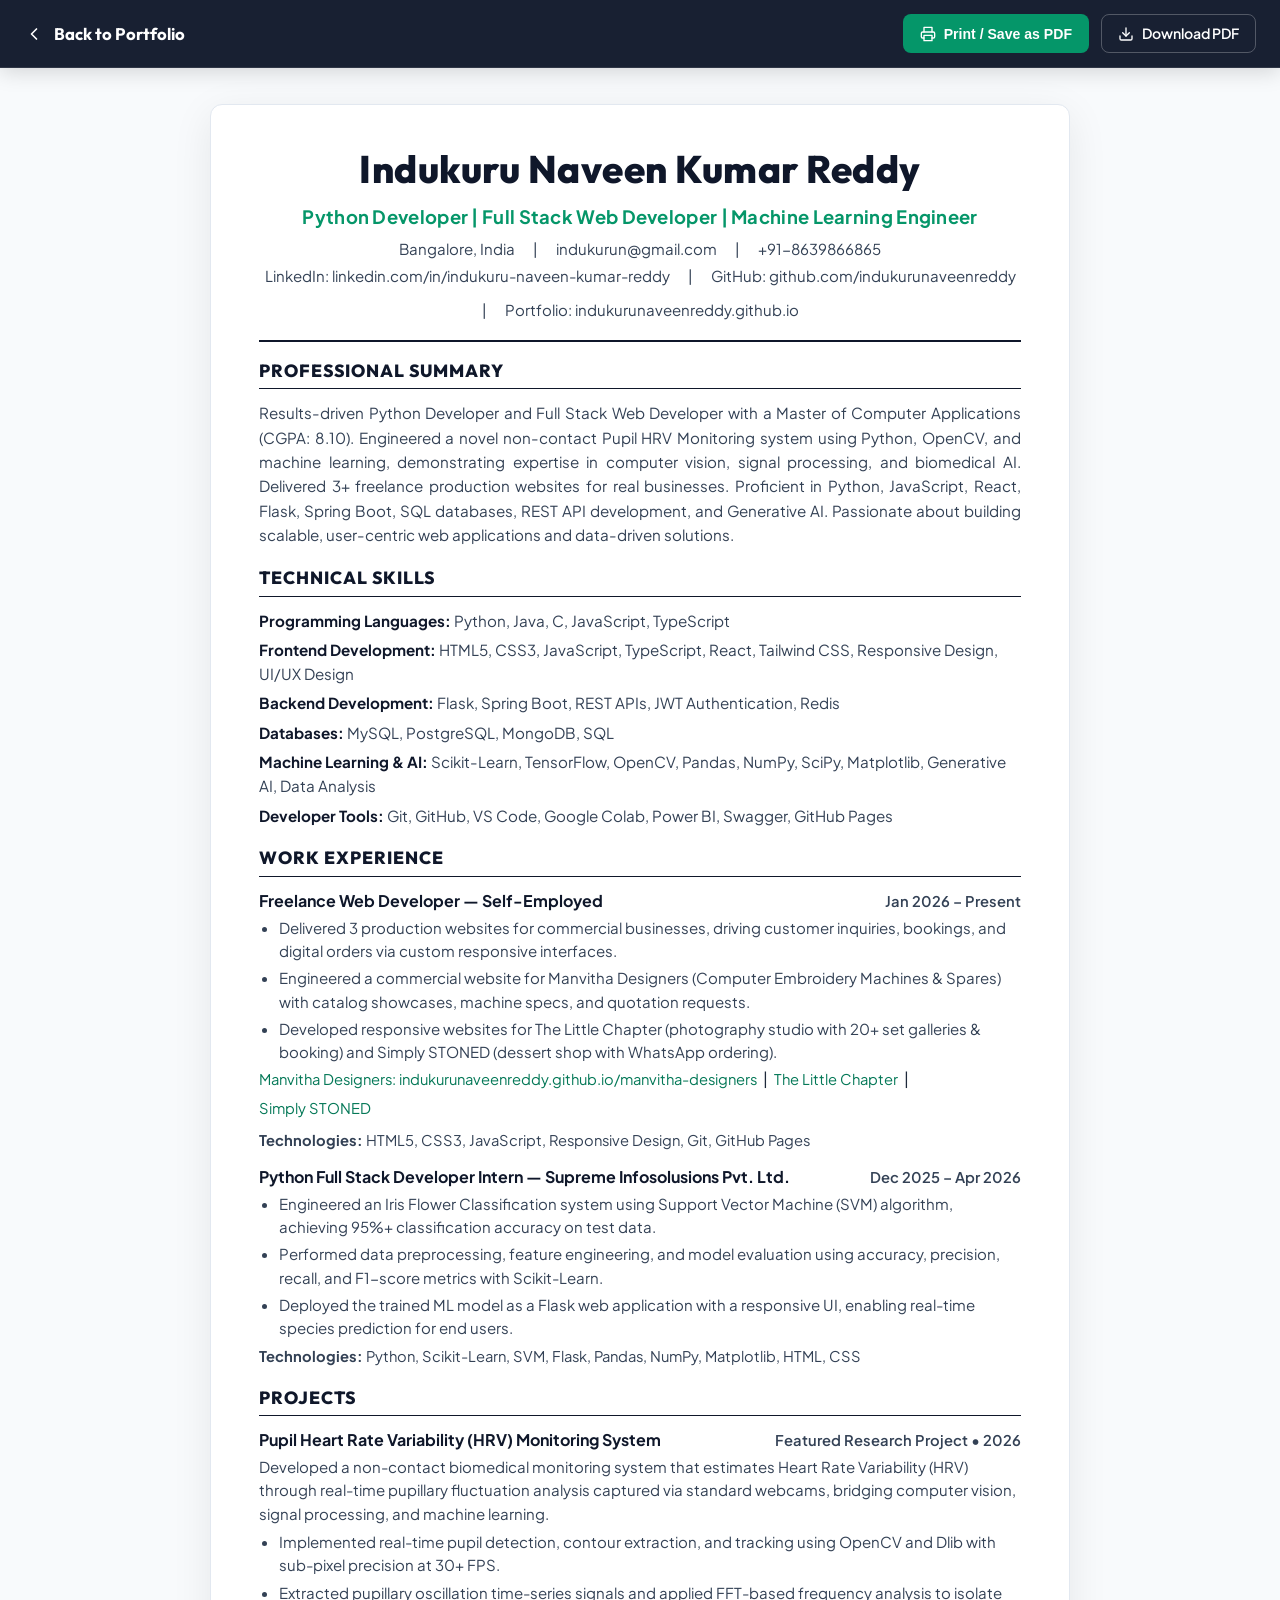
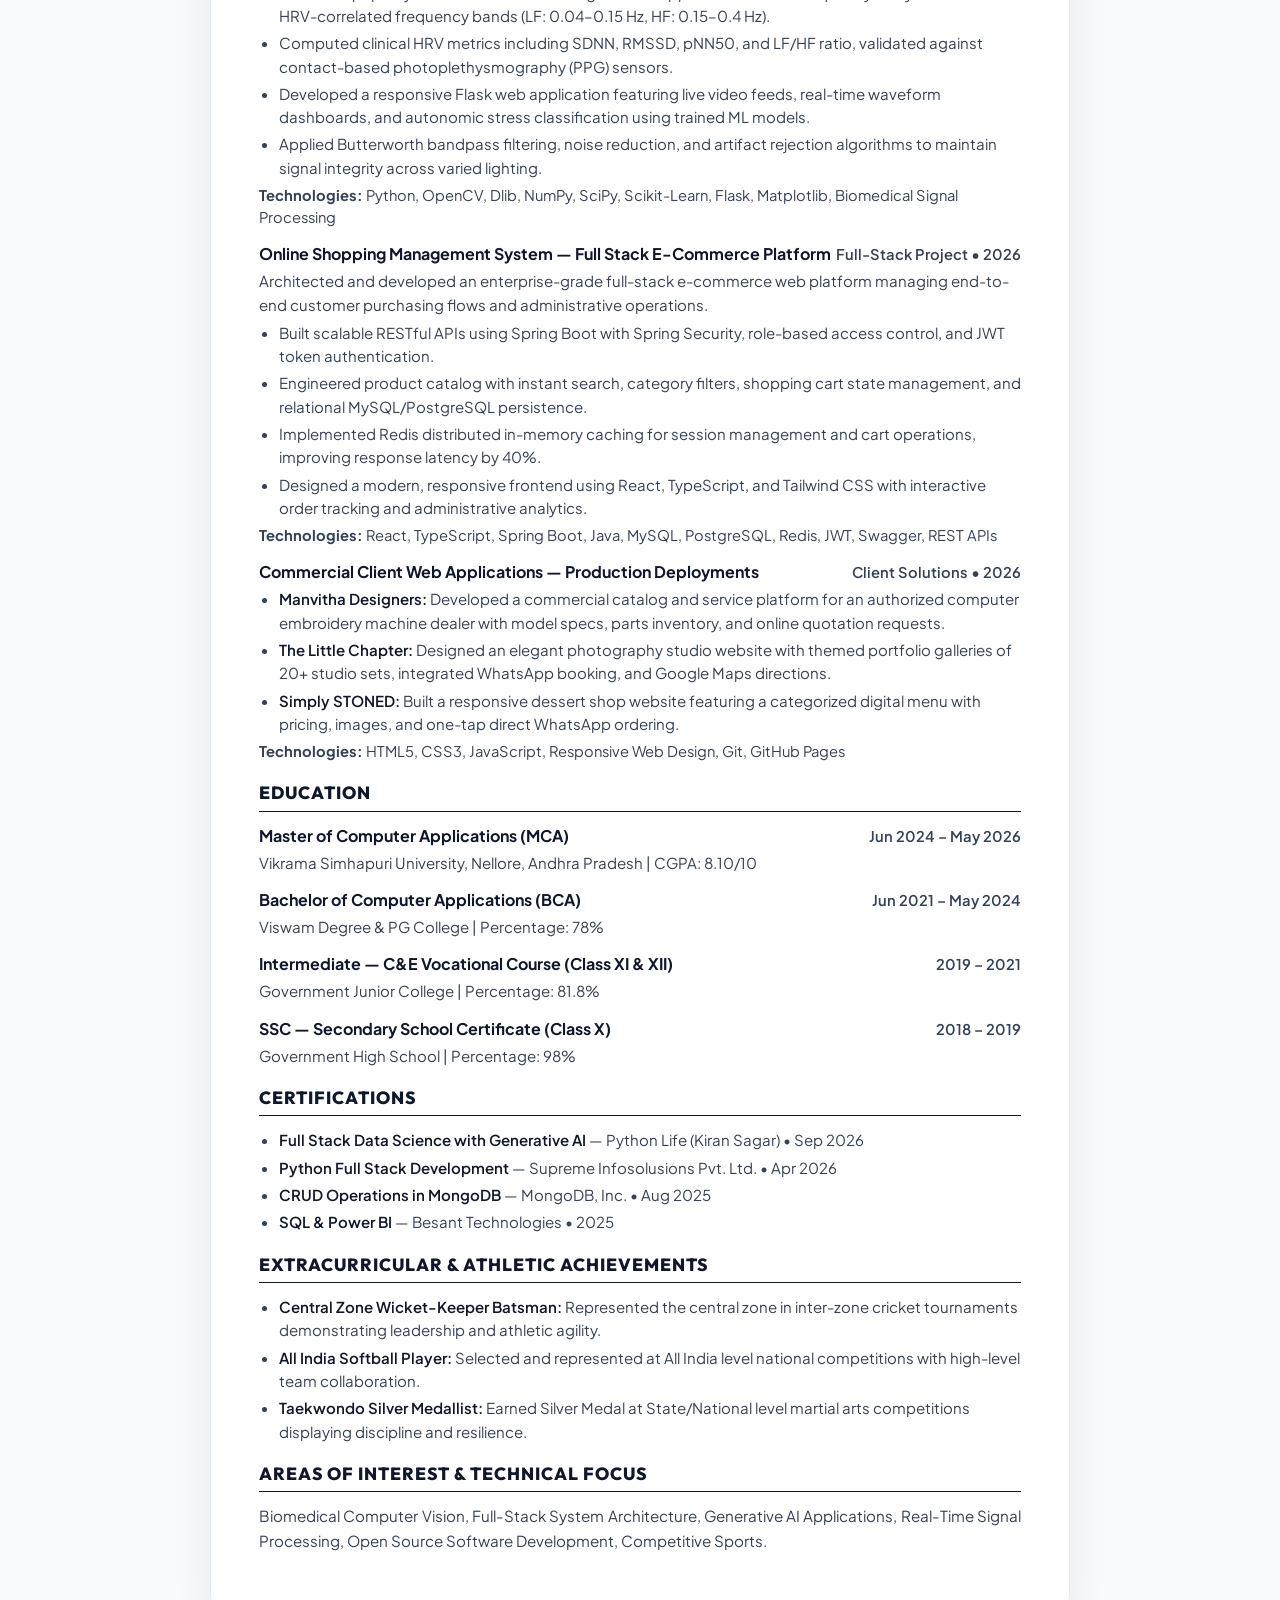
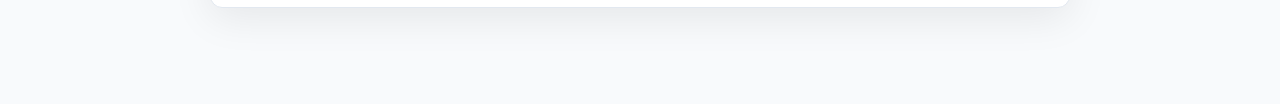
==== resume.html @ cf38b2d6 "Increase resume text size for enhanced legibility on screen and 3-page print" ====
<!DOCTYPE html>
<html lang="en">
<head>
  <meta charset="UTF-8">
  <meta name="viewport" content="width=device-width, initial-scale=1.0">
  <title>Indukuru Naveen Kumar Reddy | Resume - Python Developer | Full Stack Web Developer</title>
  <meta name="description" content="ATS-Optimized Resume of Indukuru Naveen Kumar Reddy - Python Developer, Full Stack Web Developer, Machine Learning Engineer, MCA (8.10 CGPA).">
  <link rel="preconnect" href="https://fonts.googleapis.com">
  <link rel="preconnect" href="https://fonts.gstatic.com" crossorigin>
  <link href="https://fonts.googleapis.com/css2?family=Outfit:wght@500;600;700;800&family=Plus+Jakarta+Sans:wght@400;500;600;700&display=swap" rel="stylesheet">
  <style>
    :root {
      --primary: #0f172a;
      --secondary: #334155;
      --accent: #059669;
      --accent-dark: #047857;
      --border: #e2e8f0;
      --bg: #f8fafc;
      --card-bg: #ffffff;
      --text: #1e293b;
      --text-muted: #64748b;
    }

    * {
      box-sizing: border-box;
      margin: 0;
      padding: 0;
    }

    body {
      font-family: 'Plus Jakarta Sans', -apple-system, BlinkMacSystemFont, 'Segoe UI', Roboto, sans-serif;
      background: var(--bg);
      color: var(--text);
      line-height: 1.5;
      padding-bottom: 60px;
      -webkit-font-smoothing: antialiased;
    }

    /* Top Control Bar */
    .action-bar {
      position: sticky;
      top: 0;
      z-index: 100;
      background: rgba(15, 23, 42, 0.96);
      backdrop-filter: blur(12px);
      color: #ffffff;
      padding: 14px 24px;
      display: flex;
      justify-content: space-between;
      align-items: center;
      border-bottom: 1px solid rgba(255, 255, 255, 0.1);
      box-shadow: 0 4px 20px rgba(0, 0, 0, 0.15);
    }

    .brand-link {
      display: flex;
      align-items: center;
      gap: 10px;
      color: #ffffff;
      text-decoration: none;
      font-family: 'Outfit', sans-serif;
      font-weight: 700;
      font-size: 1.05rem;
    }

    .brand-link:hover {
      color: #34d399;
    }

    .action-btns {
      display: flex;
      gap: 12px;
    }

    .btn {
      display: inline-flex;
      align-items: center;
      gap: 8px;
      padding: 8px 16px;
      border-radius: 8px;
      font-size: 0.88rem;
      font-weight: 600;
      cursor: pointer;
      text-decoration: none;
      transition: all 0.2s ease;
      border: 1px solid transparent;
    }

    .btn-primary {
      background: #059669;
      color: #ffffff;
    }

    .btn-primary:hover {
      background: #047857;
      box-shadow: 0 4px 12px rgba(5, 150, 105, 0.35);
    }

    .btn-outline {
      background: transparent;
      border-color: rgba(255, 255, 255, 0.25);
      color: #ffffff;
    }

    .btn-outline:hover {
      background: rgba(255, 255, 255, 0.1);
      border-color: #ffffff;
    }

    /* Resume Document Wrapper (2-Page ATS Clean Print Format) */
    .resume-wrapper {
      max-width: 860px;
      margin: 36px auto;
      background: var(--card-bg);
      padding: 36px 48px;
      border-radius: 12px;
      box-shadow: 0 10px 40px rgba(0, 0, 0, 0.08);
      border: 1px solid var(--border);
    }

    /* Resume Header */
    .resume-header {
      border-bottom: 2px solid var(--primary);
      padding-bottom: 14px;
      margin-bottom: 16px;
      text-align: center;
    }

    .resume-name {
      font-family: 'Outfit', sans-serif;
      font-size: 2.4rem;
      font-weight: 800;
      color: var(--primary);
      letter-spacing: 0.5px;
      margin-bottom: 4px;
    }

    .resume-title-sub {
      font-size: 1.15rem;
      color: var(--accent);
      font-weight: 700;
      margin-bottom: 8px;
      letter-spacing: 0.3px;
    }

    .contact-line {
      display: flex;
      flex-wrap: wrap;
      justify-content: center;
      gap: 12px 18px;
      font-size: 0.94rem;
      color: var(--secondary);
      margin-bottom: 4px;
    }

    .contact-line a {
      color: var(--secondary);
      text-decoration: none;
    }

    .contact-line a:hover {
      color: var(--accent);
      text-decoration: underline;
    }

    /* Section Styling */
    .section {
      margin-bottom: 18px;
    }

    .section-title {
      font-family: 'Outfit', sans-serif;
      font-size: 1.1rem;
      font-weight: 800;
      color: var(--primary);
      text-transform: uppercase;
      letter-spacing: 1px;
      border-bottom: 1.5px solid var(--primary);
      padding-bottom: 4px;
      margin-bottom: 12px;
    }

    .objective-text {
      font-size: 0.95rem;
      color: var(--secondary);
      text-align: justify;
      line-height: 1.6;
    }

    /* Skills Grid */
    .skill-row {
      margin-bottom: 6px;
      font-size: 0.95rem;
      line-height: 1.55;
    }

    .skill-row strong {
      color: var(--primary);
      font-weight: 700;
    }

    .skill-row span {
      color: var(--secondary);
    }

    /* Item Blocks */
    .item-block {
      margin-bottom: 14px;
    }

    .item-block:last-child {
      margin-bottom: 0;
    }

    .item-header-row {
      display: flex;
      justify-content: space-between;
      align-items: baseline;
      font-size: 1rem;
      margin-bottom: 3px;
    }

    .item-header-row strong {
      color: var(--primary);
      font-weight: 700;
    }

    .item-header-row span {
      font-size: 0.92rem;
      font-weight: 600;
      color: var(--secondary);
      white-space: nowrap;
    }

    .item-sub-desc {
      font-size: 0.94rem;
      color: var(--secondary);
      margin-bottom: 5px;
      line-height: 1.55;
    }

    .item-sub-link {
      font-size: 0.92rem;
      color: var(--accent-dark);
      text-decoration: none;
      word-break: break-all;
      display: inline-block;
      margin-bottom: 5px;
    }

    .item-sub-link:hover {
      text-decoration: underline;
    }

    /* Bullet List */
    .bullet-list {
      list-style-type: disc;
      padding-left: 20px;
    }

    .bullet-list li {
      font-size: 0.94rem;
      color: var(--secondary);
      line-height: 1.55;
      margin-bottom: 4px;
    }

    .bullet-list li strong {
      color: var(--primary);
      font-weight: 600;
    }

    .technologies-line {
      font-size: 0.92rem;
      color: var(--secondary);
      margin-top: 5px;
    }
      margin-top: 4px;
    }

    .technologies-line strong {
      color: var(--primary);
    }

    /* Print Optimization - Strictly Formatted for 3 Pages */
    @page {
      size: A4 portrait;
      margin: 12mm 14mm;
    }

    @media print {
      html, body {
        background: #ffffff !important;
        padding: 0 !important;
        margin: 0 !important;
        color: #000000 !important;
        font-size: 10.5pt;
        line-height: 1.5;
      }

      .action-bar {
        display: none !important;
      }

      .resume-wrapper {
        margin: 0 !important;
        padding: 0 !important;
        box-shadow: none !important;
        border: none !important;
        max-width: 100% !important;
      }

      .resume-header {
        border-bottom: 1.5px solid #000;
        padding-bottom: 10px;
        margin-bottom: 14px;
      }

      .resume-name {
        font-size: 2.1rem;
        margin-bottom: 3px;
      }

      .resume-title-sub {
        font-size: 1.1rem;
        margin-bottom: 6px;
        color: #000;
      }

      .contact-line {
        font-size: 9.2pt;
        gap: 8px 16px;
        margin-bottom: 3px;
        color: #333;
      }

      .section {
        margin-bottom: 14px;
      }

      .section-title {
        font-size: 1.05rem;
        border-bottom: 1.5px solid #000;
        padding-bottom: 3px;
        margin-bottom: 9px;
        color: #000;
      }

      .objective-text {
        font-size: 9.8pt;
        line-height: 1.5;
        color: #222;
      }

      .skill-row {
        font-size: 9.8pt;
        margin-bottom: 5px;
        line-height: 1.48;
      }

      .item-block {
        margin-bottom: 12px;
        break-inside: avoid;
        page-break-inside: avoid;
      }

      .item-header-row {
        font-size: 10.2pt;
        margin-bottom: 2px;
      }

      .item-header-row strong {
        color: #000;
      }

      .item-header-row span {
        font-size: 9.4pt;
        color: #444;
      }

      .item-sub-desc {
        font-size: 9.6pt;
        margin-bottom: 4px;
        line-height: 1.48;
        color: #333;
      }

      .item-sub-link {
        font-size: 9.2pt;
        margin-bottom: 4px;
      }

      .bullet-list {
        padding-left: 20px;
      }

      .bullet-list li {
        font-size: 9.6pt;
        line-height: 1.48;
        margin-bottom: 3px;
        color: #222;
      }

      .technologies-line {
        font-size: 9.2pt;
        margin-top: 4px;
        color: #333;
      }

      /* Force Clean Page Boundaries */
      .page-break {
        break-before: page;
        page-break-before: always;
      }

      a {
        text-decoration: none;
        color: inherit !important;
      }
    }

    @media (max-width: 768px) {
      .resume-wrapper {
        margin: 16px;
        padding: 28px 20px;
      }

      .resume-name {
        font-size: 1.7rem;
      }

      .item-header-row {
        flex-direction: column;
        align-items: flex-start;
      }

      .action-bar {
        padding: 12px 16px;
      }
    }
  </style>
</head>
<body>

  <!-- Top Action Bar -->
  <header class="action-bar">
    <a href="index.html" class="brand-link">
      <svg width="20" height="20" viewBox="0 0 24 24" fill="none" stroke="currentColor" stroke-width="2" stroke-linecap="round" stroke-linejoin="round"><path d="m15 18-6-6 6-6"/></svg>
      <span>Back to Portfolio</span>
    </a>
    <div class="action-btns">
      <button class="btn btn-primary" onclick="window.print()">
        <svg width="16" height="16" viewBox="0 0 24 24" fill="none" stroke="currentColor" stroke-width="2" stroke-linecap="round" stroke-linejoin="round"><polyline points="6 9 6 2 18 2 18 9"></polyline><path d="M6 18H4a2 2 0 0 1-2-2v-5a2 2 0 0 1 2-2h16a2 2 0 0 1 2 2v5a2 2 0 0 1-2 2h-2"></path><rect x="6" y="14" width="12" height="8"></rect></svg>
        <span>Print / Save as PDF</span>
      </button>
      <a href="assets/Indukuru_Naveen_Kumar_Reddy_Resume.pdf" download="Indukuru_Naveen_Kumar_Reddy_Resume.pdf" class="btn btn-outline">
        <svg width="16" height="16" viewBox="0 0 24 24" fill="none" stroke="currentColor" stroke-width="2" stroke-linecap="round" stroke-linejoin="round"><path d="M21 15v4a2 2 0 0 1-2 2H5a2 2 0 0 1-2-2v-4"></path><polyline points="7 10 12 15 17 10"></polyline><line x1="12" y1="15" x2="12" y2="3"></line></svg>
        <span>Download PDF</span>
      </a>
    </div>
  </header>

  <!-- Document Sheet -->
  <main class="resume-wrapper">

    <!-- Header Section -->
    <header class="resume-header">
      <h1 class="resume-name">Indukuru Naveen Kumar Reddy</h1>
      <div class="resume-title-sub">Python Developer | Full Stack Web Developer | Machine Learning Engineer</div>
      <div class="contact-line">
        <span>Bangalore, India</span>
        <span>|</span>
        <span><a href="mailto:indukurun@gmail.com">indukurun@gmail.com</a></span>
        <span>|</span>
        <span><a href="tel:+918639866865">+91-8639866865</a></span>
      </div>
      <div class="contact-line">
        <span>LinkedIn: <a href="https://www.linkedin.com/in/indukuru-naveen-kumar-reddy-1197482a6" target="_blank" rel="noopener noreferrer">linkedin.com/in/indukuru-naveen-kumar-reddy</a></span>
        <span>|</span>
        <span>GitHub: <a href="https://github.com/indukurunaveenreddy" target="_blank" rel="noopener noreferrer">github.com/indukurunaveenreddy</a></span>
        <span>|</span>
        <span>Portfolio: <a href="index.html">indukurunaveenreddy.github.io</a></span>
      </div>
    </header>

    <!-- PROFESSIONAL SUMMARY -->
    <section class="section">
      <h2 class="section-title">PROFESSIONAL SUMMARY</h2>
      <p class="objective-text">
        Results-driven Python Developer and Full Stack Web Developer with a Master of Computer Applications (CGPA: 8.10). Engineered a novel non-contact Pupil HRV Monitoring system using Python, OpenCV, and machine learning, demonstrating expertise in computer vision, signal processing, and biomedical AI. Delivered 3+ freelance production websites for real businesses. Proficient in Python, JavaScript, React, Flask, Spring Boot, SQL databases, REST API development, and Generative AI. Passionate about building scalable, user-centric web applications and data-driven solutions.
      </p>
    </section>

    <!-- TECHNICAL SKILLS -->
    <section class="section">
      <h2 class="section-title">TECHNICAL SKILLS</h2>
      <div class="skill-row">
        <strong>Programming Languages:</strong> <span>Python, Java, C, JavaScript, TypeScript</span>
      </div>
      <div class="skill-row">
        <strong>Frontend Development:</strong> <span>HTML5, CSS3, JavaScript, TypeScript, React, Tailwind CSS, Responsive Design, UI/UX Design</span>
      </div>
      <div class="skill-row">
        <strong>Backend Development:</strong> <span>Flask, Spring Boot, REST APIs, JWT Authentication, Redis</span>
      </div>
      <div class="skill-row">
        <strong>Databases:</strong> <span>MySQL, PostgreSQL, MongoDB, SQL</span>
      </div>
      <div class="skill-row">
        <strong>Machine Learning &amp; AI:</strong> <span>Scikit-Learn, TensorFlow, OpenCV, Pandas, NumPy, SciPy, Matplotlib, Generative AI, Data Analysis</span>
      </div>
      <div class="skill-row">
        <strong>Developer Tools:</strong> <span>Git, GitHub, VS Code, Google Colab, Power BI, Swagger, GitHub Pages</span>
      </div>
    </section>

    <!-- WORK EXPERIENCE -->
    <section class="section">
      <h2 class="section-title">WORK EXPERIENCE</h2>

      <div class="item-block">
        <div class="item-header-row">
          <strong>Freelance Web Developer — Self-Employed</strong>
          <span>Jan 2026 – Present</span>
        </div>
        <ul class="bullet-list">
          <li>Delivered 3 production websites for commercial businesses, driving customer inquiries, bookings, and digital orders via custom responsive interfaces.</li>
          <li>Engineered a commercial website for Manvitha Designers (Computer Embroidery Machines &amp; Spares) with catalog showcases, machine specs, and quotation requests.</li>
          <li>Developed responsive websites for The Little Chapter (photography studio with 20+ set galleries &amp; booking) and Simply STONED (dessert shop with WhatsApp ordering).</li>
        </ul>
        <a href="https://indukurunaveenreddy.github.io/manvitha-designers/" target="_blank" rel="noopener noreferrer" class="item-sub-link">Manvitha Designers: indukurunaveenreddy.github.io/manvitha-designers</a> &nbsp;|&nbsp;
        <a href="https://thelittlechapter.github.io/thelittlechapter/" target="_blank" rel="noopener noreferrer" class="item-sub-link">The Little Chapter</a> &nbsp;|&nbsp;
        <a href="https://indukurunaveenreddy.github.io/simply-stoned/" target="_blank" rel="noopener noreferrer" class="item-sub-link">Simply STONED</a>
        <div class="technologies-line"><strong>Technologies:</strong> HTML5, CSS3, JavaScript, Responsive Design, Git, GitHub Pages</div>
      </div>

      <div class="item-block">
        <div class="item-header-row">
          <strong>Python Full Stack Developer Intern — Supreme Infosolusions Pvt. Ltd.</strong>
          <span>Dec 2025 – Apr 2026</span>
        </div>
        <ul class="bullet-list">
          <li>Engineered an Iris Flower Classification system using Support Vector Machine (SVM) algorithm, achieving 95%+ classification accuracy on test data.</li>
          <li>Performed data preprocessing, feature engineering, and model evaluation using accuracy, precision, recall, and F1-score metrics with Scikit-Learn.</li>
          <li>Deployed the trained ML model as a Flask web application with a responsive UI, enabling real-time species prediction for end users.</li>
        </ul>
        <div class="technologies-line"><strong>Technologies:</strong> Python, Scikit-Learn, SVM, Flask, Pandas, NumPy, Matplotlib, HTML, CSS</div>
      </div>
    </section>

    <!-- PROJECTS (Page 2 Start) -->
    <section class="section page-break">
      <h2 class="section-title">PROJECTS</h2>

      <div class="item-block">
        <div class="item-header-row">
          <strong>Pupil Heart Rate Variability (HRV) Monitoring System</strong>
          <span>Featured Research Project &bull; 2026</span>
        </div>
        <p class="item-sub-desc">
          Developed a non-contact biomedical monitoring system that estimates Heart Rate Variability (HRV) through real-time pupillary fluctuation analysis captured via standard webcams, bridging computer vision, signal processing, and machine learning.
        </p>
        <ul class="bullet-list">
          <li>Implemented real-time pupil detection, contour extraction, and tracking using OpenCV and Dlib with sub-pixel precision at 30+ FPS.</li>
          <li>Extracted pupillary oscillation time-series signals and applied FFT-based frequency analysis to isolate HRV-correlated frequency bands (LF: 0.04–0.15 Hz, HF: 0.15–0.4 Hz).</li>
          <li>Computed clinical HRV metrics including SDNN, RMSSD, pNN50, and LF/HF ratio, validated against contact-based photoplethysmography (PPG) sensors.</li>
          <li>Developed a responsive Flask web application featuring live video feeds, real-time waveform dashboards, and autonomic stress classification using trained ML models.</li>
          <li>Applied Butterworth bandpass filtering, noise reduction, and artifact rejection algorithms to maintain signal integrity across varied lighting.</li>
        </ul>
        <div class="technologies-line"><strong>Technologies:</strong> Python, OpenCV, Dlib, NumPy, SciPy, Scikit-Learn, Flask, Matplotlib, Biomedical Signal Processing</div>
      </div>

      <div class="item-block">
        <div class="item-header-row">
          <strong>Online Shopping Management System — Full Stack E-Commerce Platform</strong>
          <span>Full-Stack Project &bull; 2026</span>
        </div>
        <p class="item-sub-desc">
          Architected and developed an enterprise-grade full-stack e-commerce web platform managing end-to-end customer purchasing flows and administrative operations.
        </p>
        <ul class="bullet-list">
          <li>Built scalable RESTful APIs using Spring Boot with Spring Security, role-based access control, and JWT token authentication.</li>
          <li>Engineered product catalog with instant search, category filters, shopping cart state management, and relational MySQL/PostgreSQL persistence.</li>
          <li>Implemented Redis distributed in-memory caching for session management and cart operations, improving response latency by 40%.</li>
          <li>Designed a modern, responsive frontend using React, TypeScript, and Tailwind CSS with interactive order tracking and administrative analytics.</li>
        </ul>
        <div class="technologies-line"><strong>Technologies:</strong> React, TypeScript, Spring Boot, Java, MySQL, PostgreSQL, Redis, JWT, Swagger, REST APIs</div>
      </div>

      <div class="item-block">
        <div class="item-header-row">
          <strong>Commercial Client Web Applications — Production Deployments</strong>
          <span>Client Solutions &bull; 2026</span>
        </div>
        <ul class="bullet-list">
          <li><strong>Manvitha Designers:</strong> Developed a commercial catalog and service platform for an authorized computer embroidery machine dealer with model specs, parts inventory, and online quotation requests.</li>
          <li><strong>The Little Chapter:</strong> Designed an elegant photography studio website with themed portfolio galleries of 20+ studio sets, integrated WhatsApp booking, and Google Maps directions.</li>
          <li><strong>Simply STONED:</strong> Built a responsive dessert shop website featuring a categorized digital menu with pricing, images, and one-tap direct WhatsApp ordering.</li>
        </ul>
        <div class="technologies-line"><strong>Technologies:</strong> HTML5, CSS3, JavaScript, Responsive Web Design, Git, GitHub Pages</div>
      </div>
    </section>

    <!-- EDUCATION (Page 3 Start) -->
    <section class="section page-break">
      <h2 class="section-title">EDUCATION</h2>
      
      <div class="item-block">
        <div class="item-header-row">
          <strong>Master of Computer Applications (MCA)</strong>
          <span>Jun 2024 – May 2026</span>
        </div>
        <div class="item-sub-desc">Vikrama Simhapuri University, Nellore, Andhra Pradesh | CGPA: 8.10/10</div>
      </div>

      <div class="item-block">
        <div class="item-header-row">
          <strong>Bachelor of Computer Applications (BCA)</strong>
          <span>Jun 2021 – May 2024</span>
        </div>
        <div class="item-sub-desc">Viswam Degree &amp; PG College | Percentage: 78%</div>
      </div>

      <div class="item-block">
        <div class="item-header-row">
          <strong>Intermediate — C&amp;E Vocational Course (Class XI &amp; XII)</strong>
          <span>2019 – 2021</span>
        </div>
        <div class="item-sub-desc">Government Junior College | Percentage: 81.8%</div>
      </div>

      <div class="item-block">
        <div class="item-header-row">
          <strong>SSC — Secondary School Certificate (Class X)</strong>
          <span>2018 – 2019</span>
        </div>
        <div class="item-sub-desc">Government High School | Percentage: 98%</div>
      </div>
    </section>

    <!-- CERTIFICATIONS -->
    <section class="section">
      <h2 class="section-title">CERTIFICATIONS</h2>
      <ul class="bullet-list">
        <li><strong>Full Stack Data Science with Generative AI</strong> — Python Life (Kiran Sagar) &bull; Sep 2026</li>
        <li><strong>Python Full Stack Development</strong> — Supreme Infosolusions Pvt. Ltd. &bull; Apr 2026</li>
        <li><strong>CRUD Operations in MongoDB</strong> — MongoDB, Inc. &bull; Aug 2025</li>
        <li><strong>SQL &amp; Power BI</strong> — Besant Technologies &bull; 2025</li>
      </ul>
    </section>

    <!-- EXTRACURRICULAR & ATHLETIC ACHIEVEMENTS -->
    <section class="section">
      <h2 class="section-title">EXTRACURRICULAR &amp; ATHLETIC ACHIEVEMENTS</h2>
      <ul class="bullet-list">
        <li><strong>Central Zone Wicket-Keeper Batsman:</strong> Represented the central zone in inter-zone cricket tournaments demonstrating leadership and athletic agility.</li>
        <li><strong>All India Softball Player:</strong> Selected and represented at All India level national competitions with high-level team collaboration.</li>
        <li><strong>Taekwondo Silver Medallist:</strong> Earned Silver Medal at State/National level martial arts competitions displaying discipline and resilience.</li>
      </ul>
    </section>

    <!-- AREAS OF INTEREST & TECHNICAL FOCUS -->
    <section class="section">
      <h2 class="section-title">AREAS OF INTEREST &amp; TECHNICAL FOCUS</h2>
      <p class="objective-text">
        Biomedical Computer Vision, Full-Stack System Architecture, Generative AI Applications, Real-Time Signal Processing, Open Source Software Development, Competitive Sports.
      </p>
    </section>

  </main>

</body>
</html>
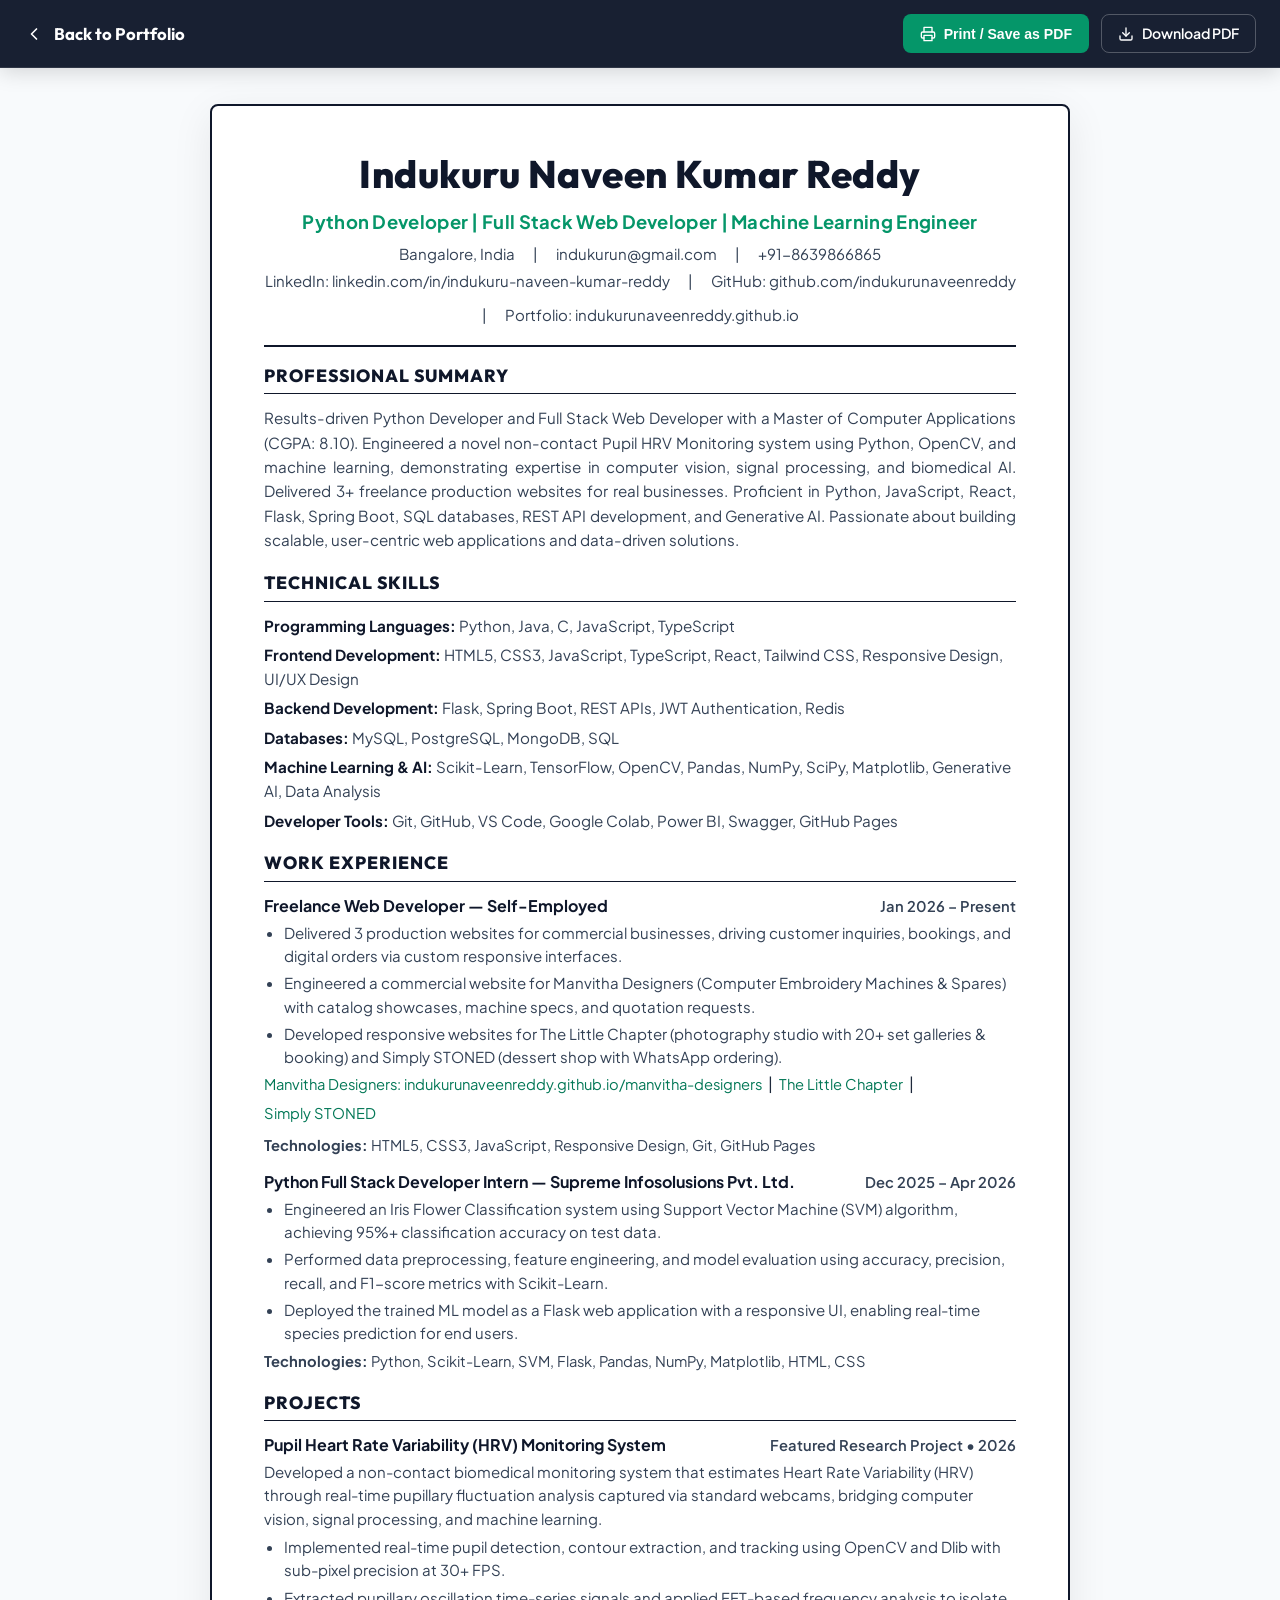
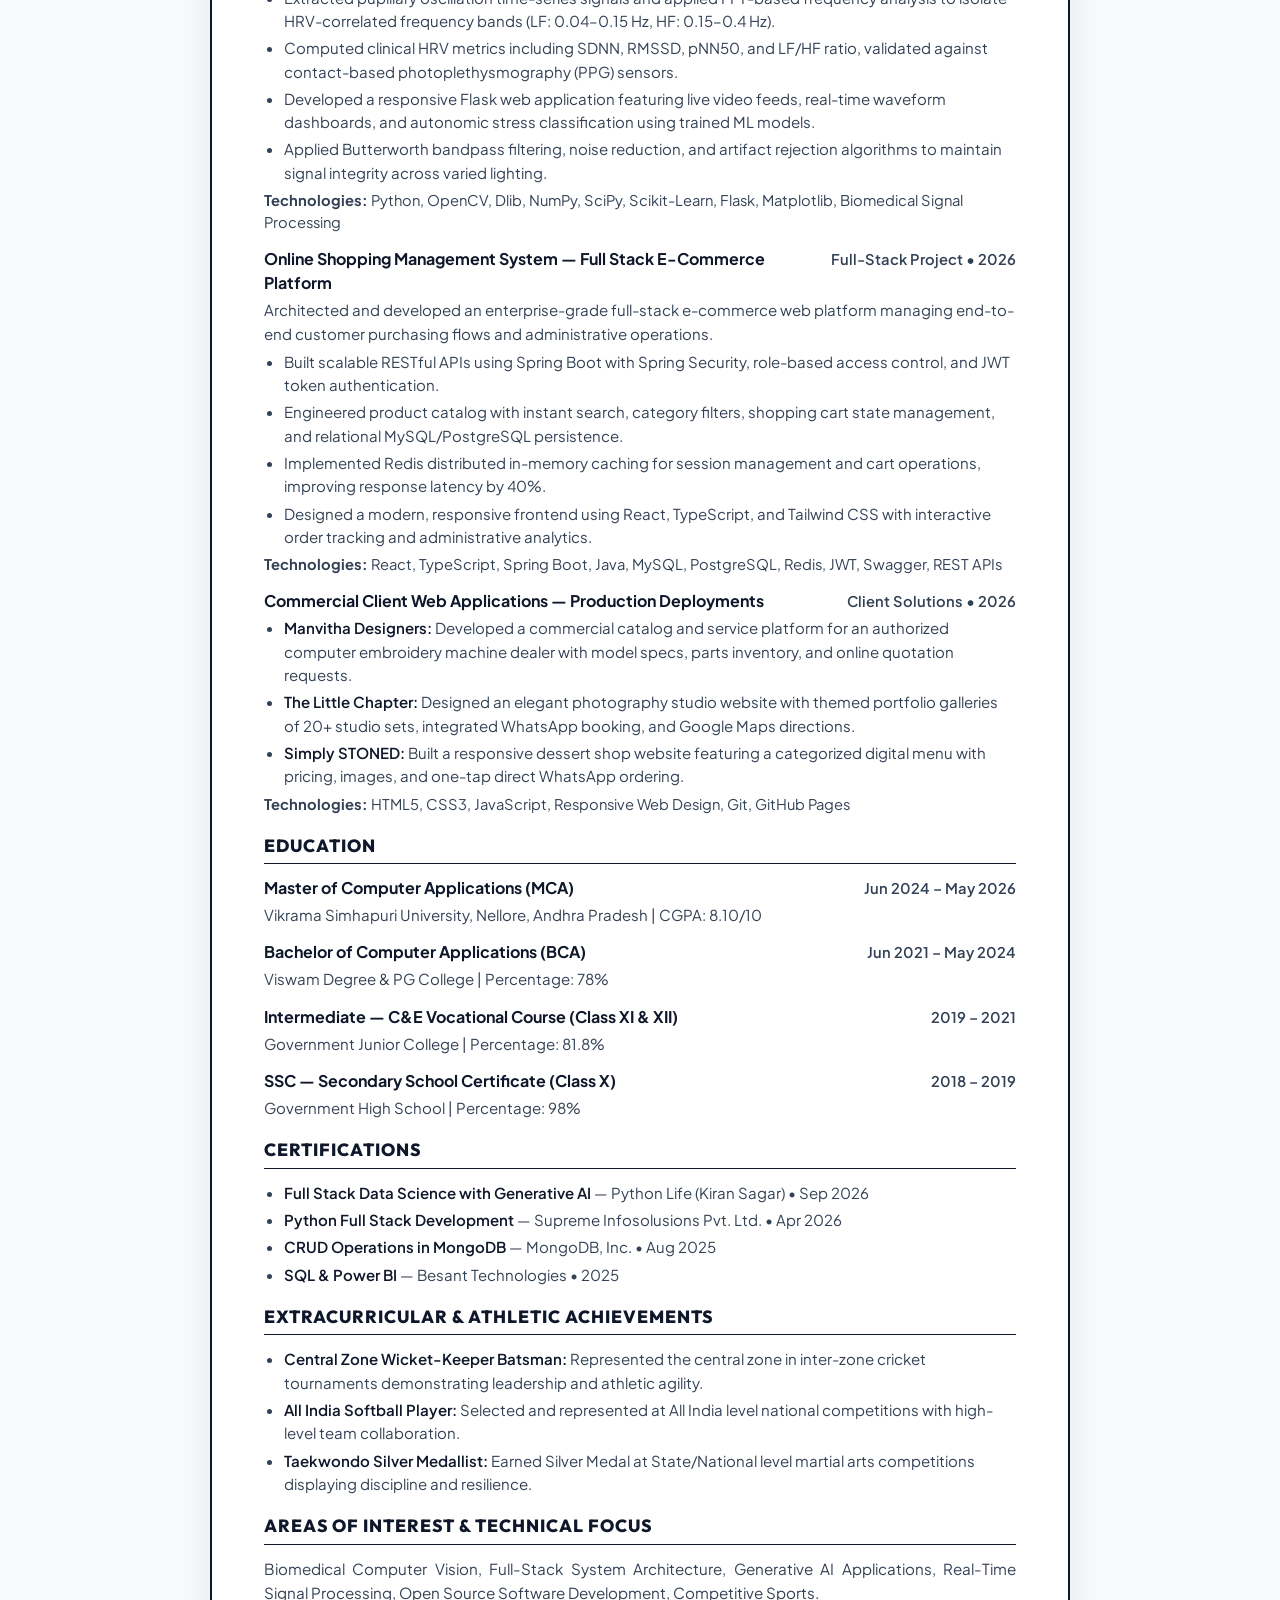
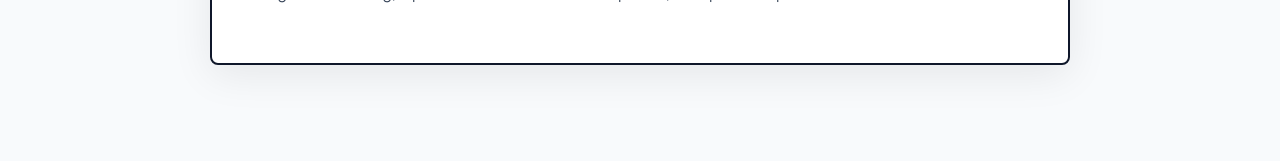
==== commit 1aa2349e: "Add formal page and document borders to resume for screen and print" ====
--- a/resume.html
+++ b/resume.html
@@ -107,15 +107,15 @@
       border-color: #ffffff;
     }
 
-    /* Resume Document Wrapper (2-Page ATS Clean Print Format) */
+    /* Resume Document Wrapper (Formal Bordered Format) */
     .resume-wrapper {
       max-width: 860px;
       margin: 36px auto;
       background: var(--card-bg);
-      padding: 36px 48px;
-      border-radius: 12px;
+      padding: 40px 52px;
+      border-radius: 8px;
       box-shadow: 0 10px 40px rgba(0, 0, 0, 0.08);
-      border: 1px solid var(--border);
+      border: 2px solid var(--primary);
     }
 
     /* Resume Header */
@@ -285,7 +285,7 @@
     /* Print Optimization - Strictly Formatted for 3 Pages */
     @page {
       size: A4 portrait;
-      margin: 12mm 14mm;
+      margin: 8mm 10mm;
     }
 
     @media print {
@@ -304,10 +304,13 @@
 
       .resume-wrapper {
         margin: 0 !important;
-        padding: 0 !important;
+        padding: 16px 22px !important;
         box-shadow: none !important;
-        border: none !important;
+        border: 2px solid #000000 !important;
+        border-radius: 0 !important;
         max-width: 100% !important;
+        -webkit-box-decoration-break: clone !important;
+        box-decoration-break: clone !important;
       }
 
       .resume-header {
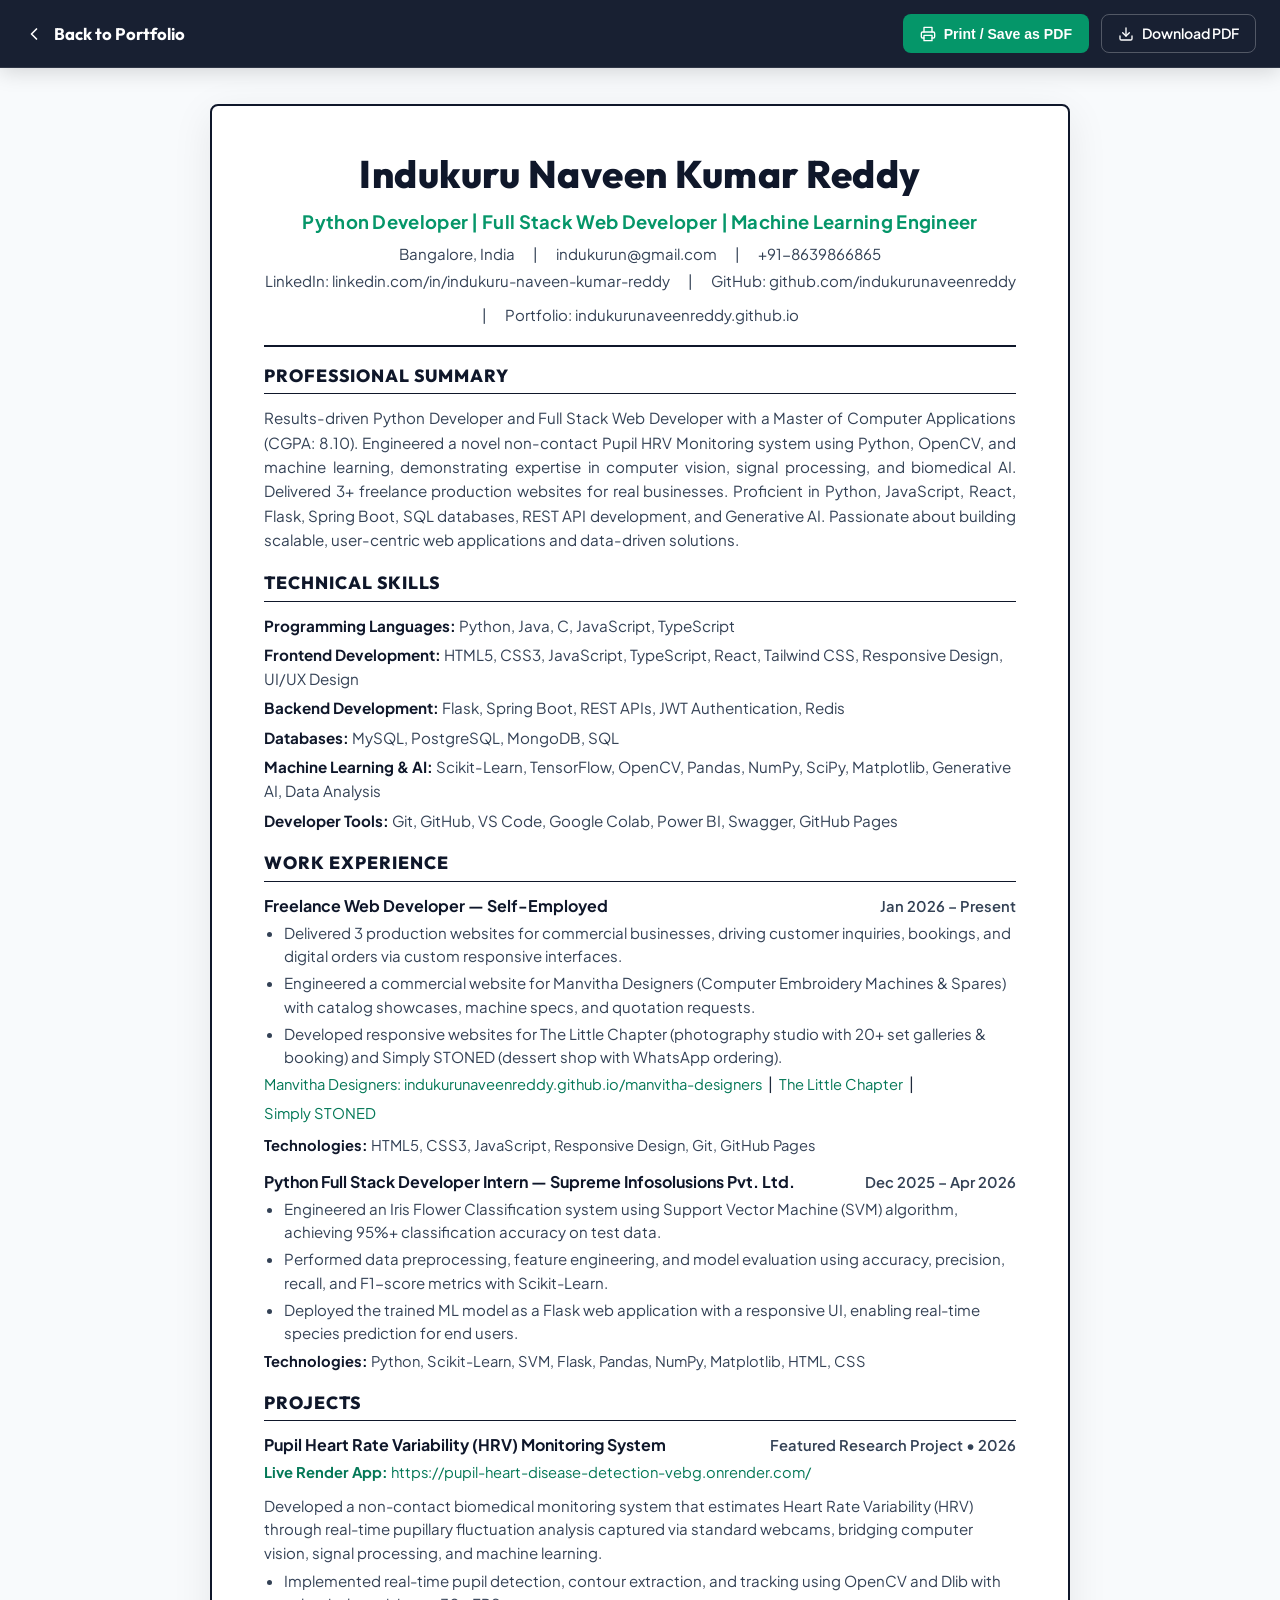
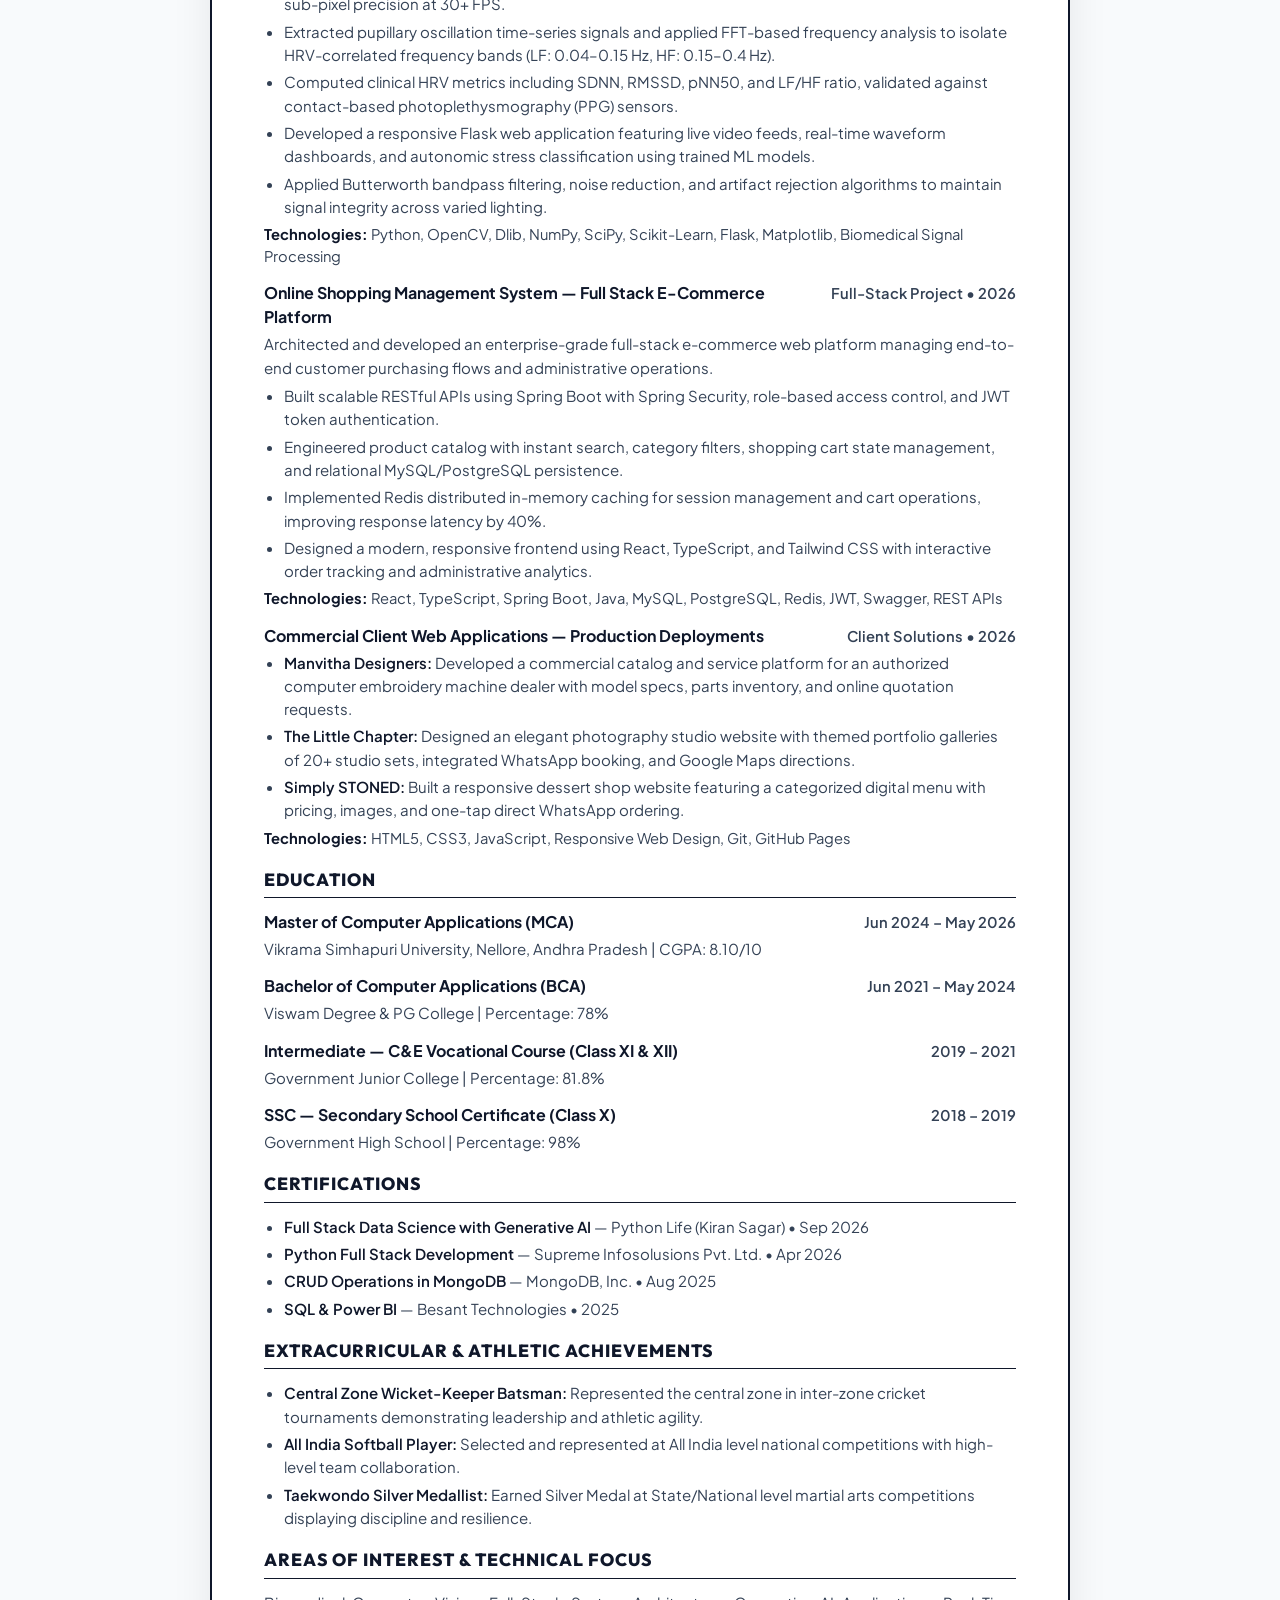
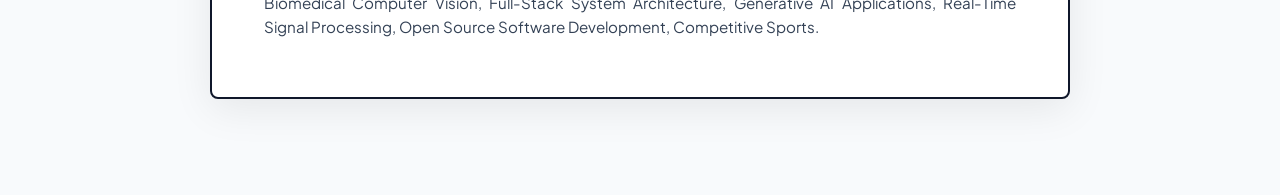
==== commit e022b45c: "Add live Render deployment link for Pupil Heart Disease & HRV Monitoring to formal resume" ====
--- a/resume.html
+++ b/resume.html
@@ -275,8 +275,6 @@
       color: var(--secondary);
       margin-top: 5px;
     }
-      margin-top: 4px;
-    }
 
     .technologies-line strong {
       color: var(--primary);
@@ -560,6 +558,9 @@
           <strong>Pupil Heart Rate Variability (HRV) Monitoring System</strong>
           <span>Featured Research Project &bull; 2026</span>
         </div>
+        <div style="margin: 2px 0 6px;">
+          <a href="https://pupil-heart-disease-detection-vebg.onrender.com/" target="_blank" rel="noopener noreferrer" class="item-sub-link"><strong>Live Render App:</strong> https://pupil-heart-disease-detection-vebg.onrender.com/</a>
+        </div>
         <p class="item-sub-desc">
           Developed a non-contact biomedical monitoring system that estimates Heart Rate Variability (HRV) through real-time pupillary fluctuation analysis captured via standard webcams, bridging computer vision, signal processing, and machine learning.
         </p>
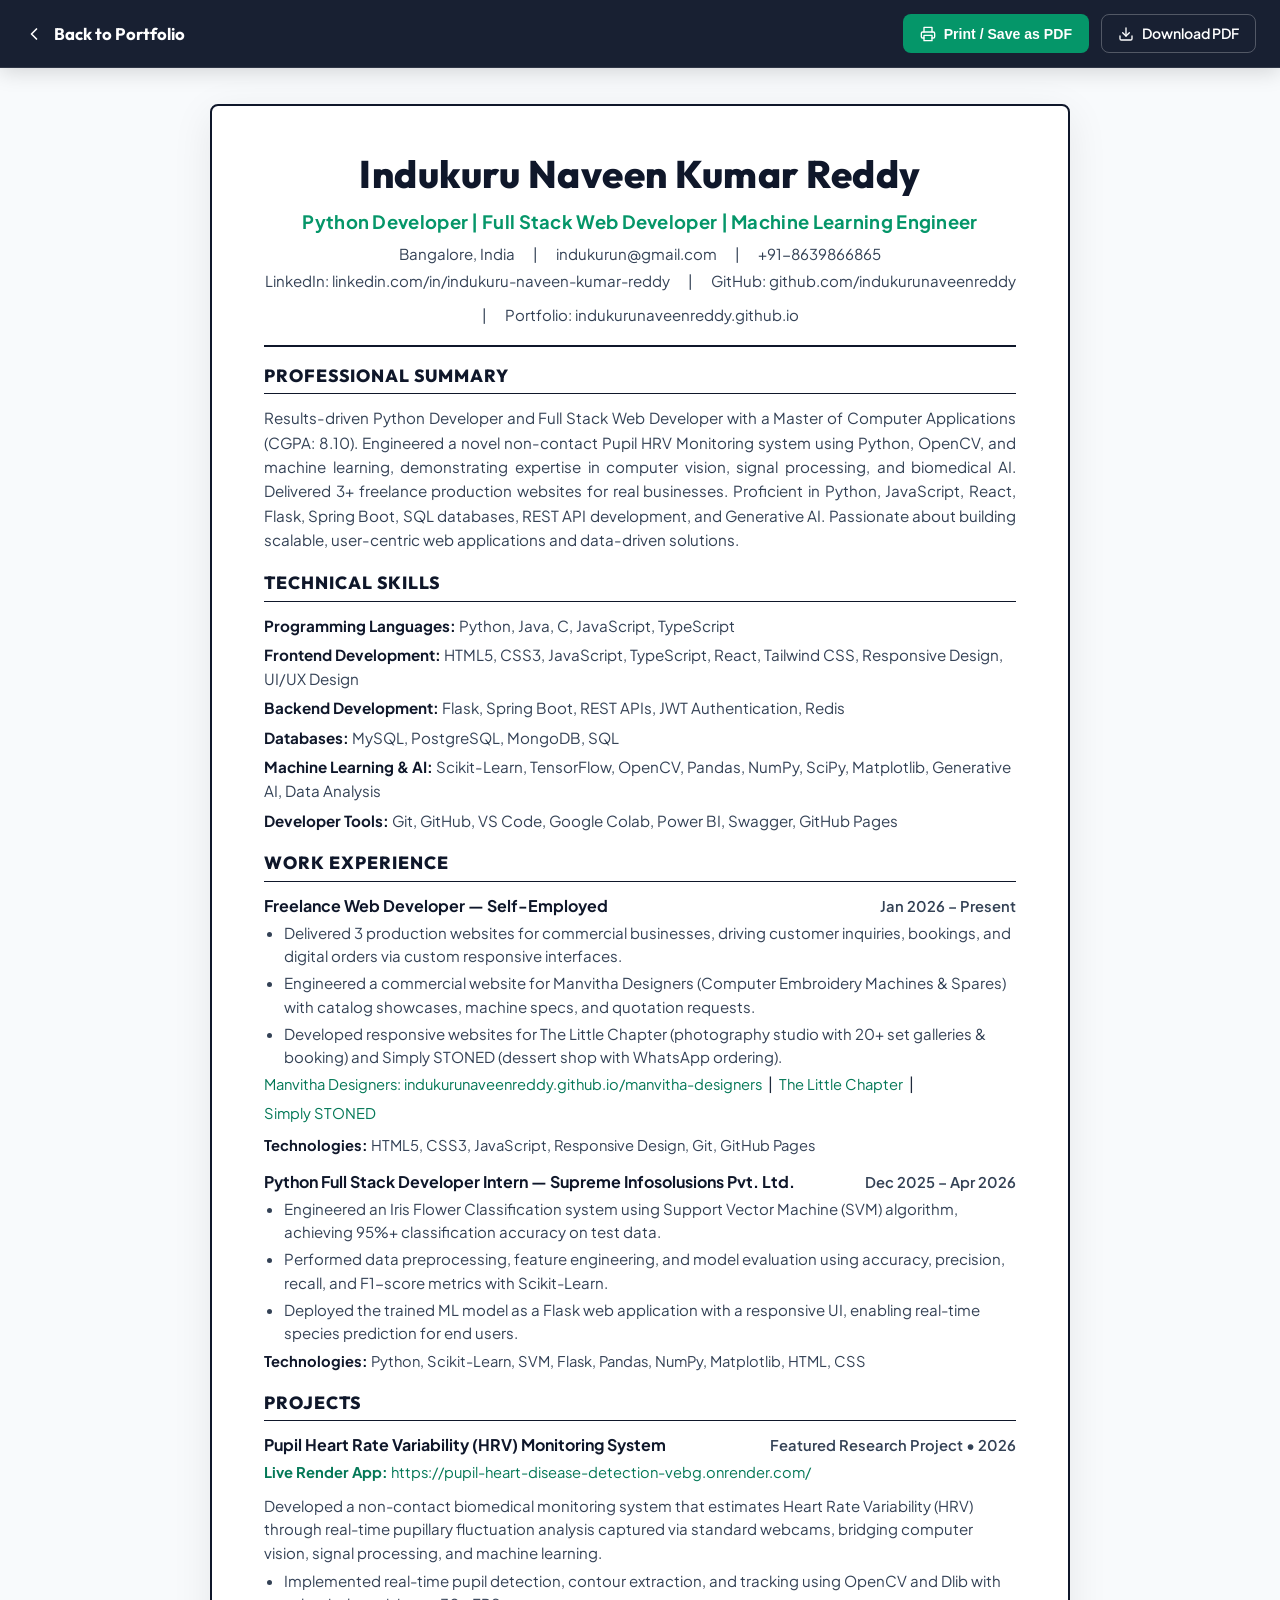
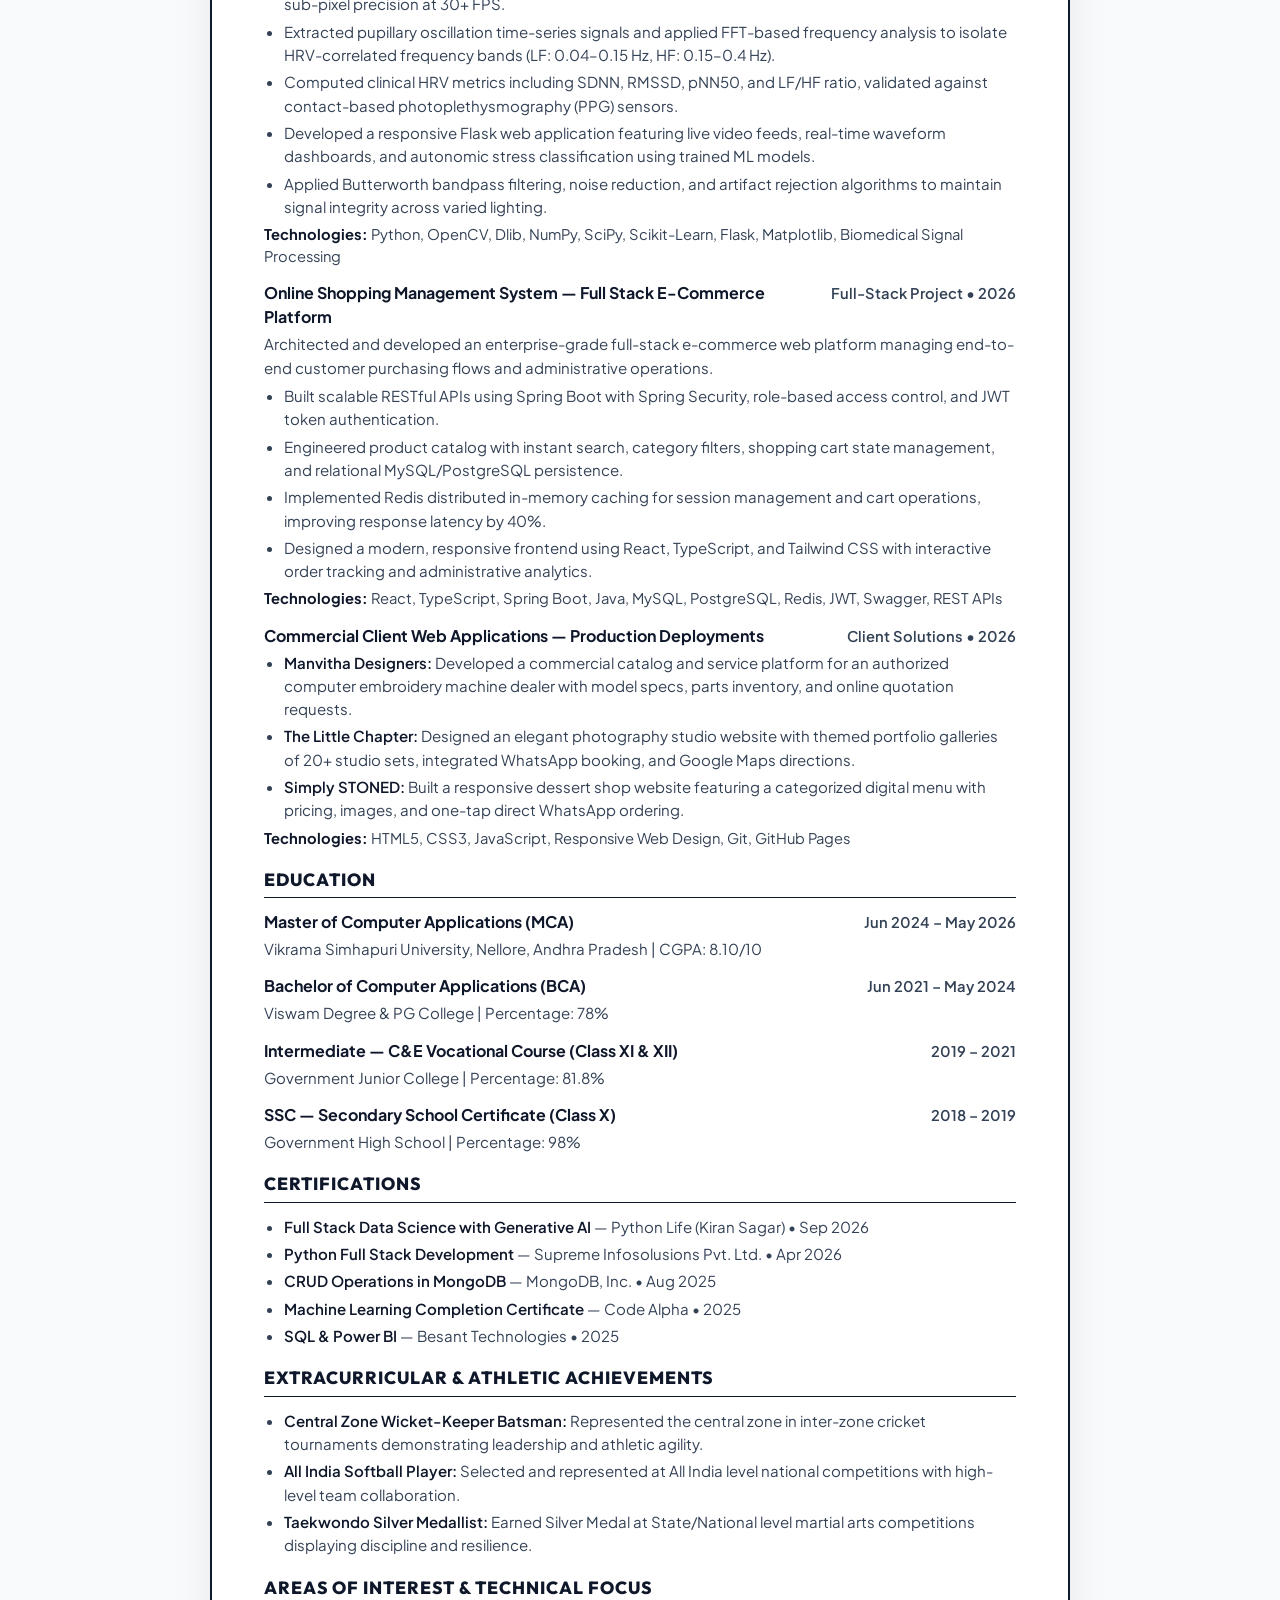
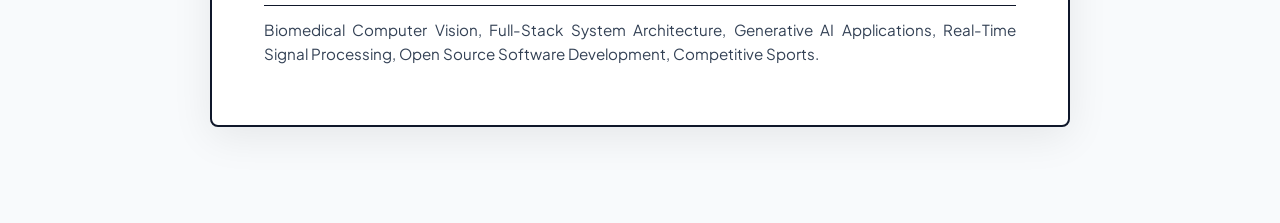
==== commit eeb58ac7: "Curate and retain only top 5 main technical certifications across resume and portfolio" ====
--- a/resume.html
+++ b/resume.html
@@ -649,6 +649,7 @@
         <li><strong>Full Stack Data Science with Generative AI</strong> — Python Life (Kiran Sagar) &bull; Sep 2026</li>
         <li><strong>Python Full Stack Development</strong> — Supreme Infosolusions Pvt. Ltd. &bull; Apr 2026</li>
         <li><strong>CRUD Operations in MongoDB</strong> — MongoDB, Inc. &bull; Aug 2025</li>
+        <li><strong>Machine Learning Completion Certificate</strong> — Code Alpha &bull; 2025</li>
         <li><strong>SQL &amp; Power BI</strong> — Besant Technologies &bull; 2025</li>
       </ul>
     </section>
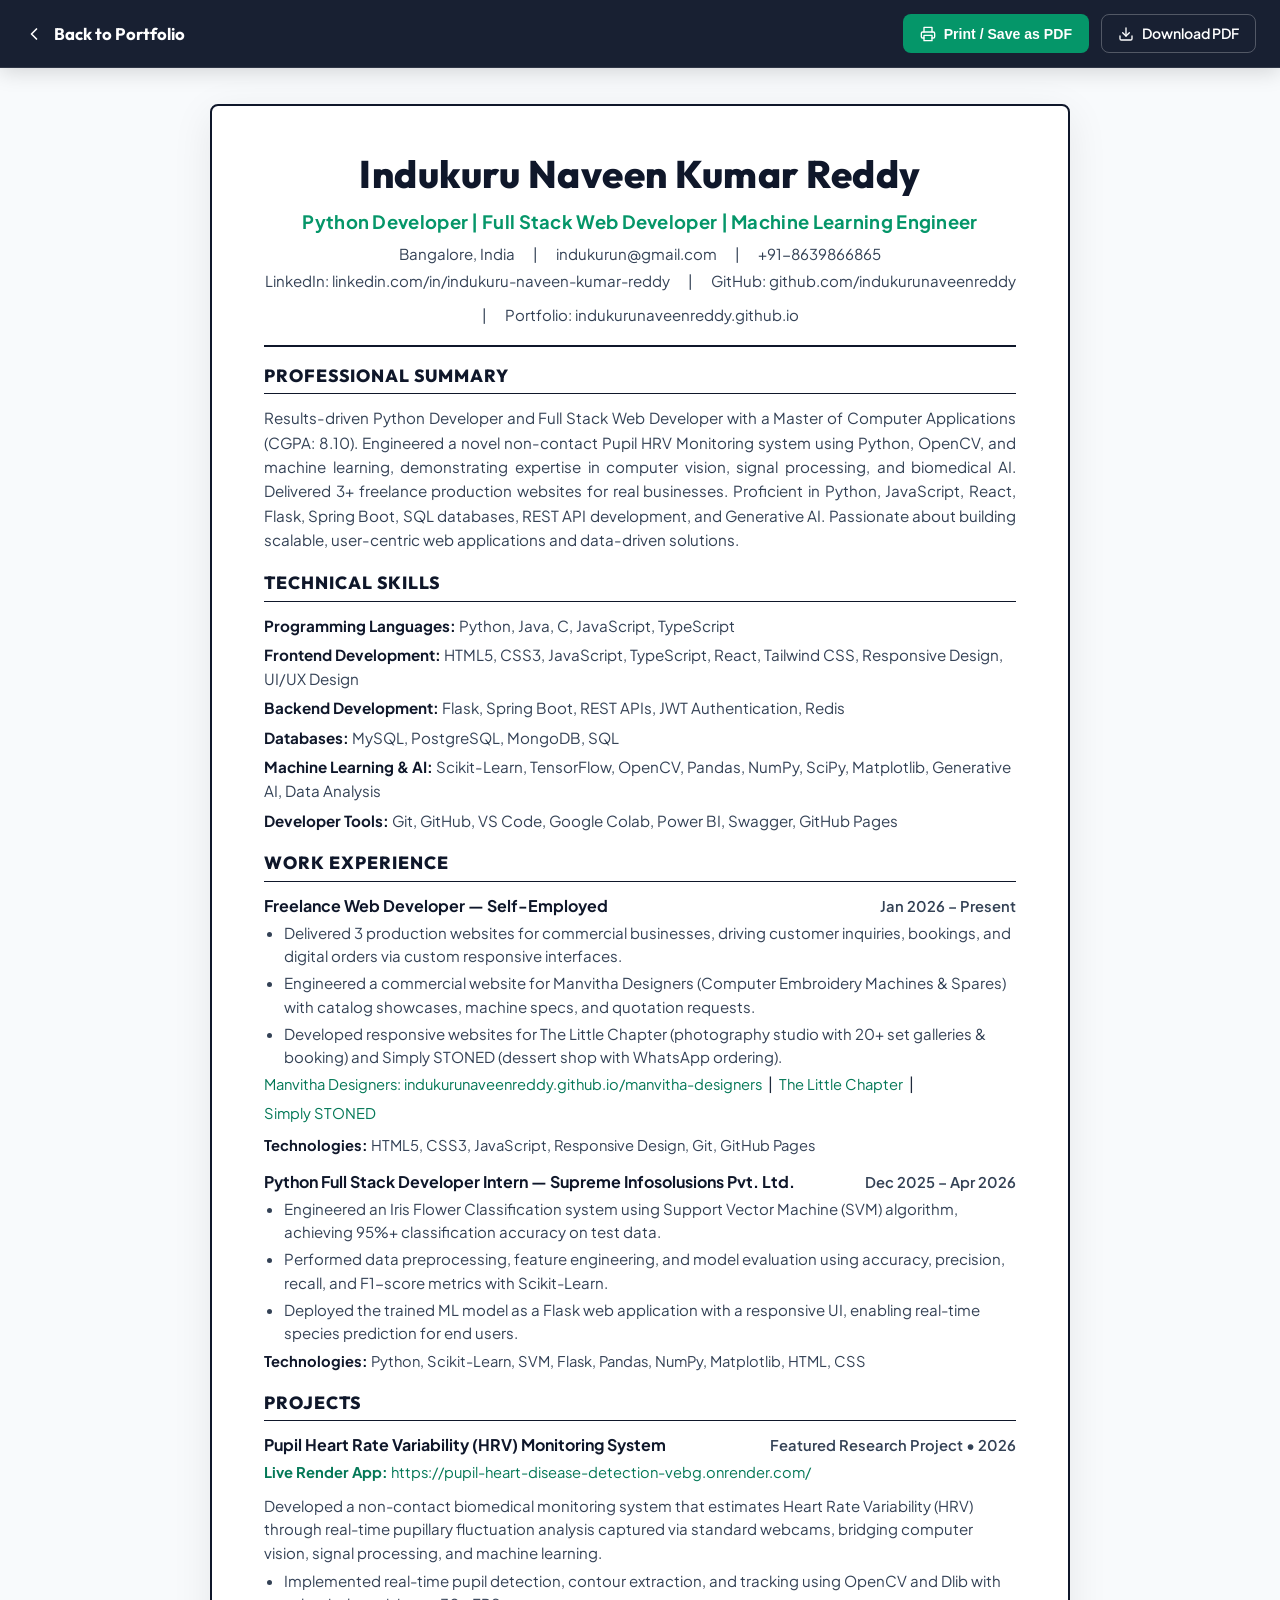
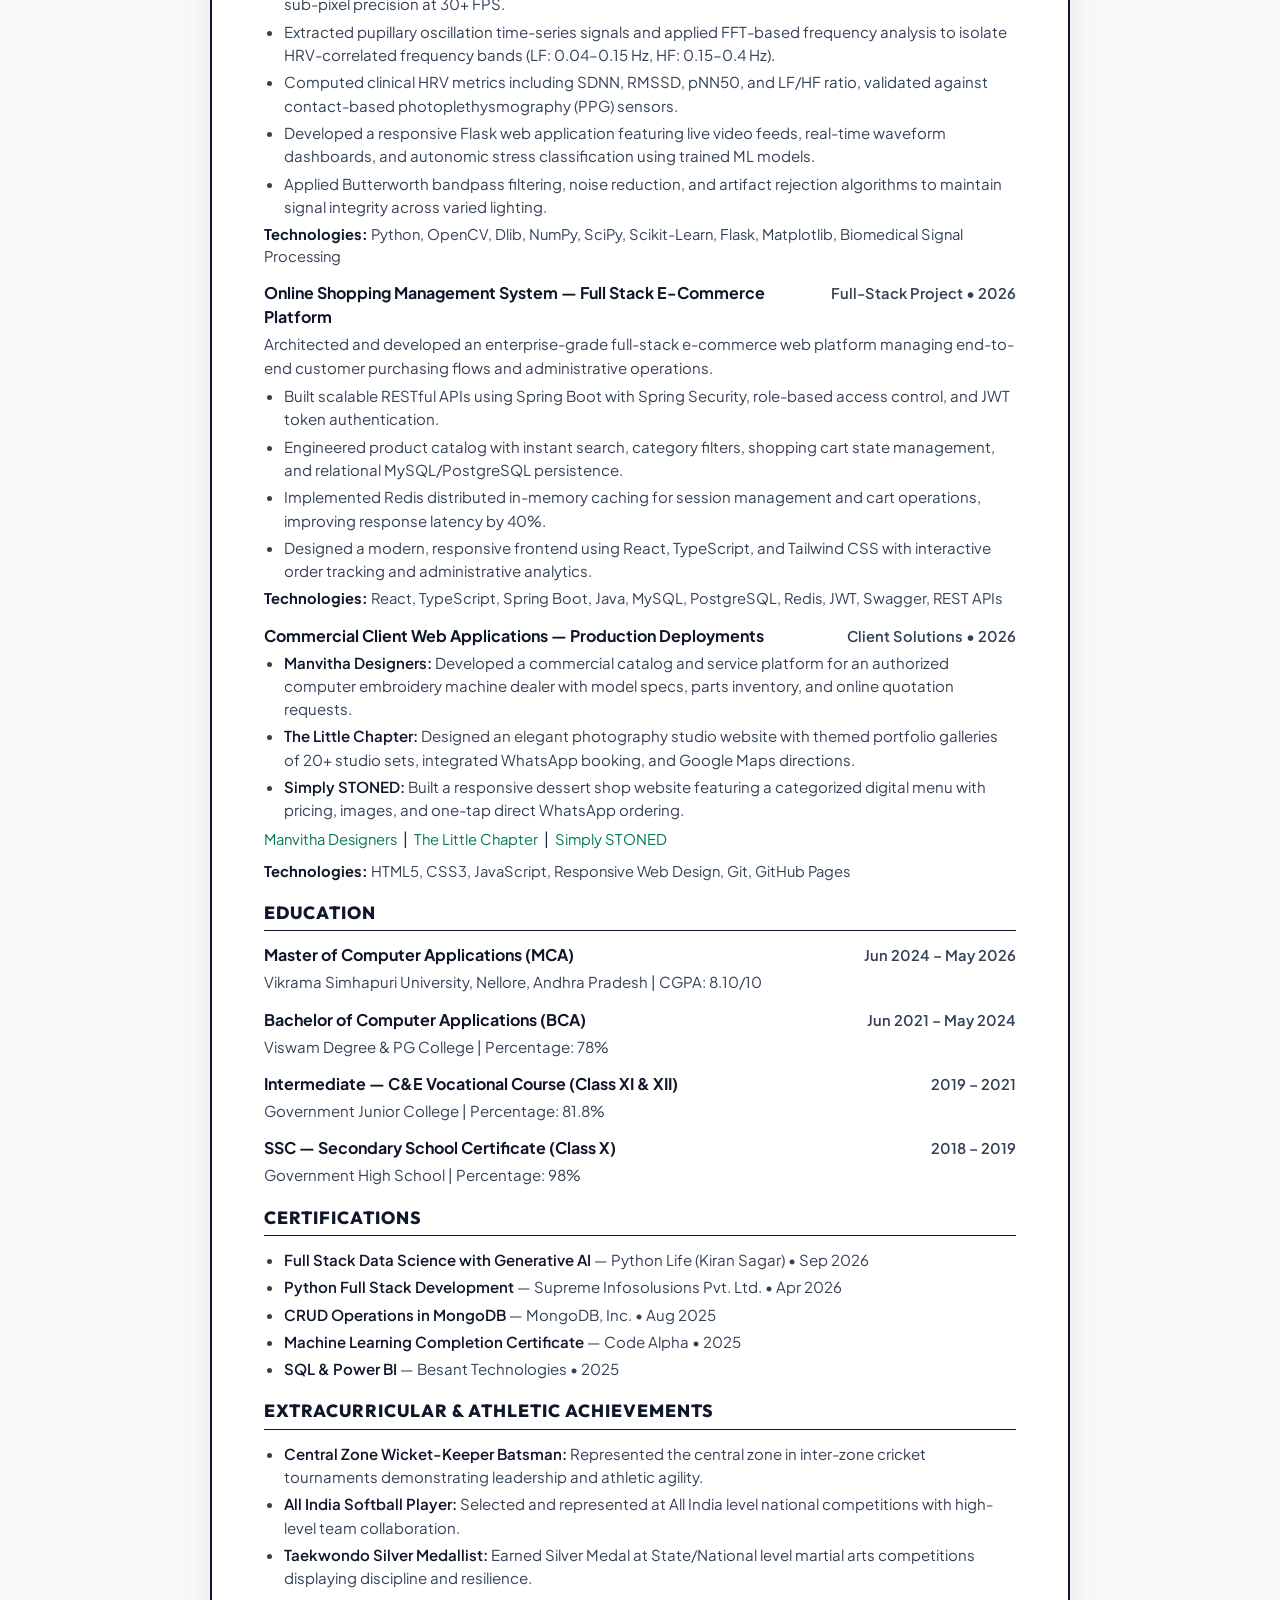
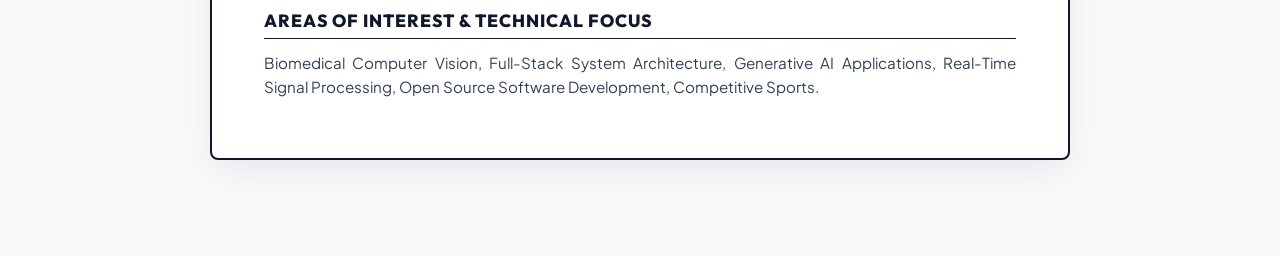
==== commit 0bc58ef4: "Add clickable links for Portfolio, GitHub, The Little Chapter and Simply STONED in formal resume" ====
--- a/resume.html
+++ b/resume.html
@@ -480,7 +480,7 @@
         <span>|</span>
         <span>GitHub: <a href="https://github.com/indukurunaveenreddy" target="_blank" rel="noopener noreferrer">github.com/indukurunaveenreddy</a></span>
         <span>|</span>
-        <span>Portfolio: <a href="index.html">indukurunaveenreddy.github.io</a></span>
+        <span>Portfolio: <a href="https://indukurunaveenreddy.github.io/IndukuruNaveenKumarReddy/" target="_blank" rel="noopener noreferrer">indukurunaveenreddy.github.io</a></span>
       </div>
     </header>
 
@@ -601,6 +601,13 @@
           <li><strong>The Little Chapter:</strong> Designed an elegant photography studio website with themed portfolio galleries of 20+ studio sets, integrated WhatsApp booking, and Google Maps directions.</li>
           <li><strong>Simply STONED:</strong> Built a responsive dessert shop website featuring a categorized digital menu with pricing, images, and one-tap direct WhatsApp ordering.</li>
         </ul>
+        <div style="margin-top: 5px;">
+          <a href="https://indukurunaveenreddy.github.io/manvitha-designers/" target="_blank" rel="noopener noreferrer" class="item-sub-link">Manvitha Designers</a>
+          &nbsp;|&nbsp;
+          <a href="https://thelittlechapter.github.io/thelittlechapter/" target="_blank" rel="noopener noreferrer" class="item-sub-link">The Little Chapter</a>
+          &nbsp;|&nbsp;
+          <a href="https://indukurunaveenreddy.github.io/simply-stoned/" target="_blank" rel="noopener noreferrer" class="item-sub-link">Simply STONED</a>
+        </div>
         <div class="technologies-line"><strong>Technologies:</strong> HTML5, CSS3, JavaScript, Responsive Web Design, Git, GitHub Pages</div>
       </div>
     </section>
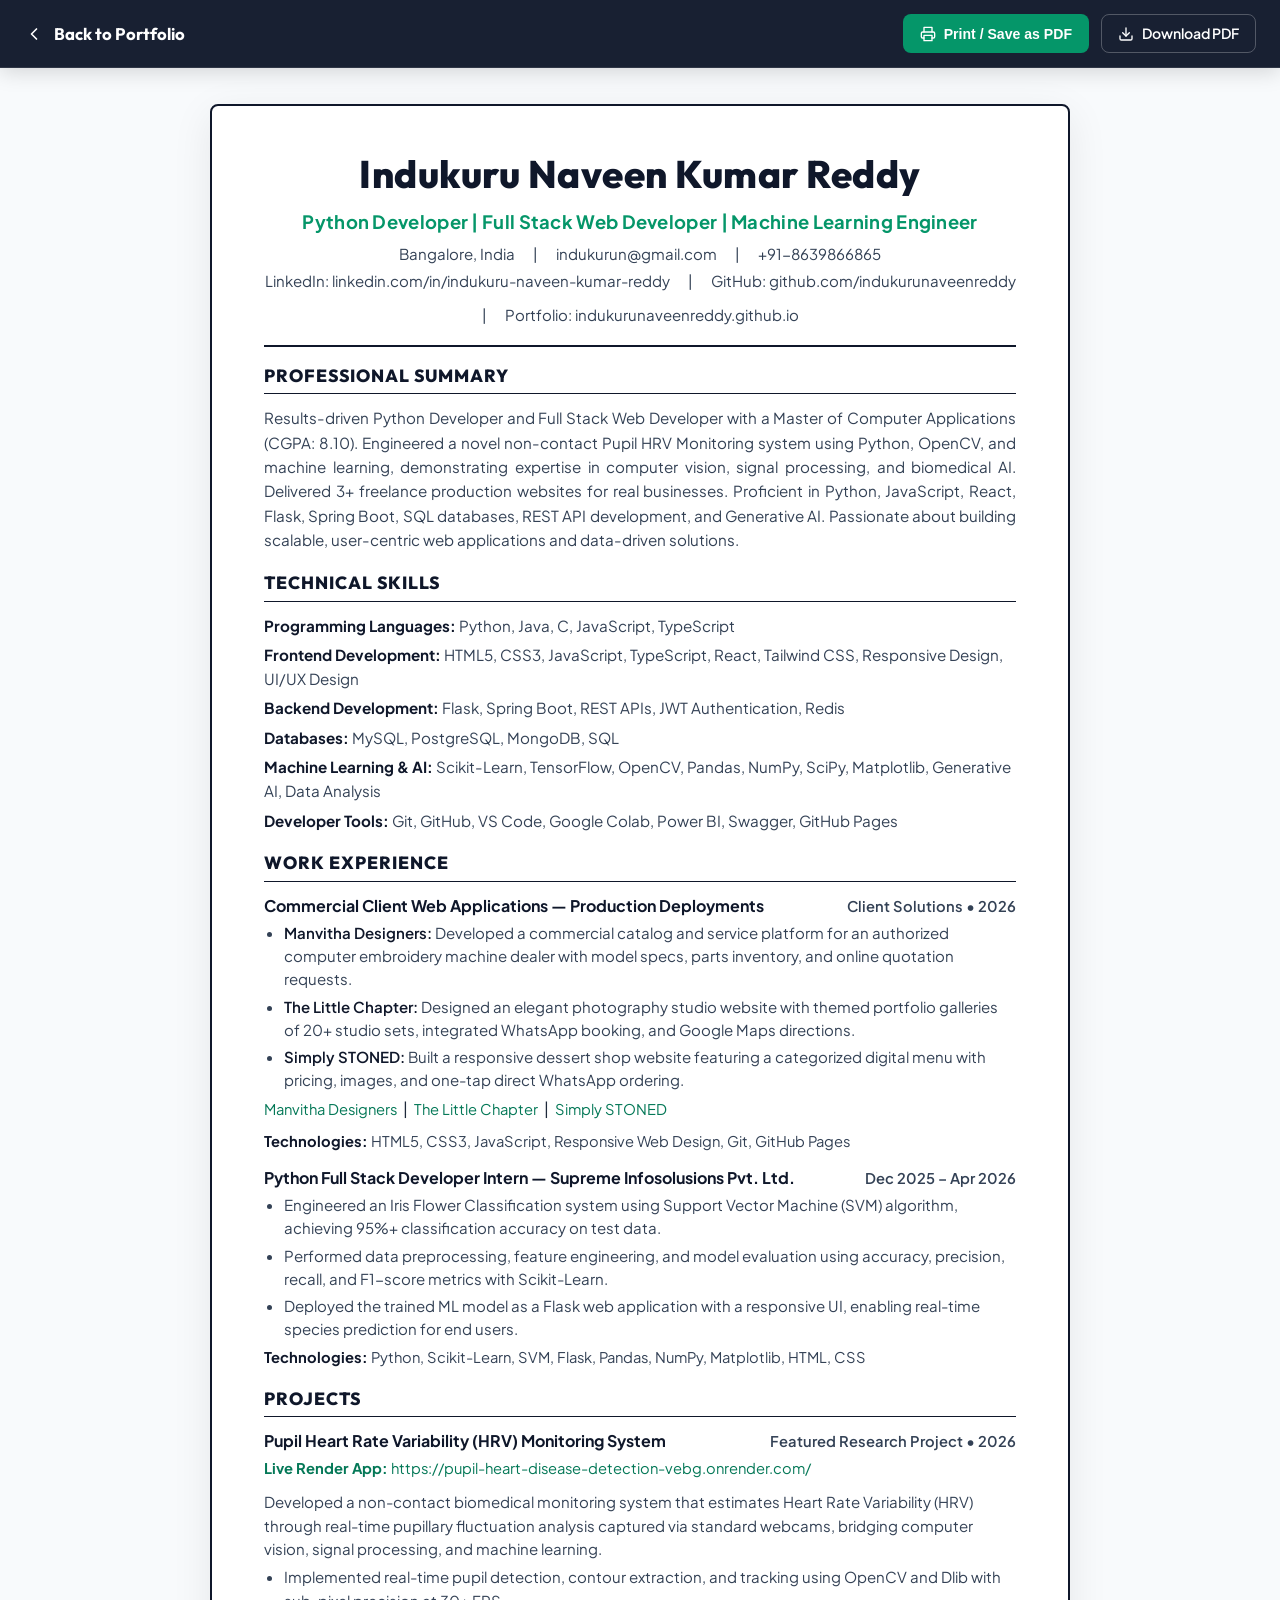
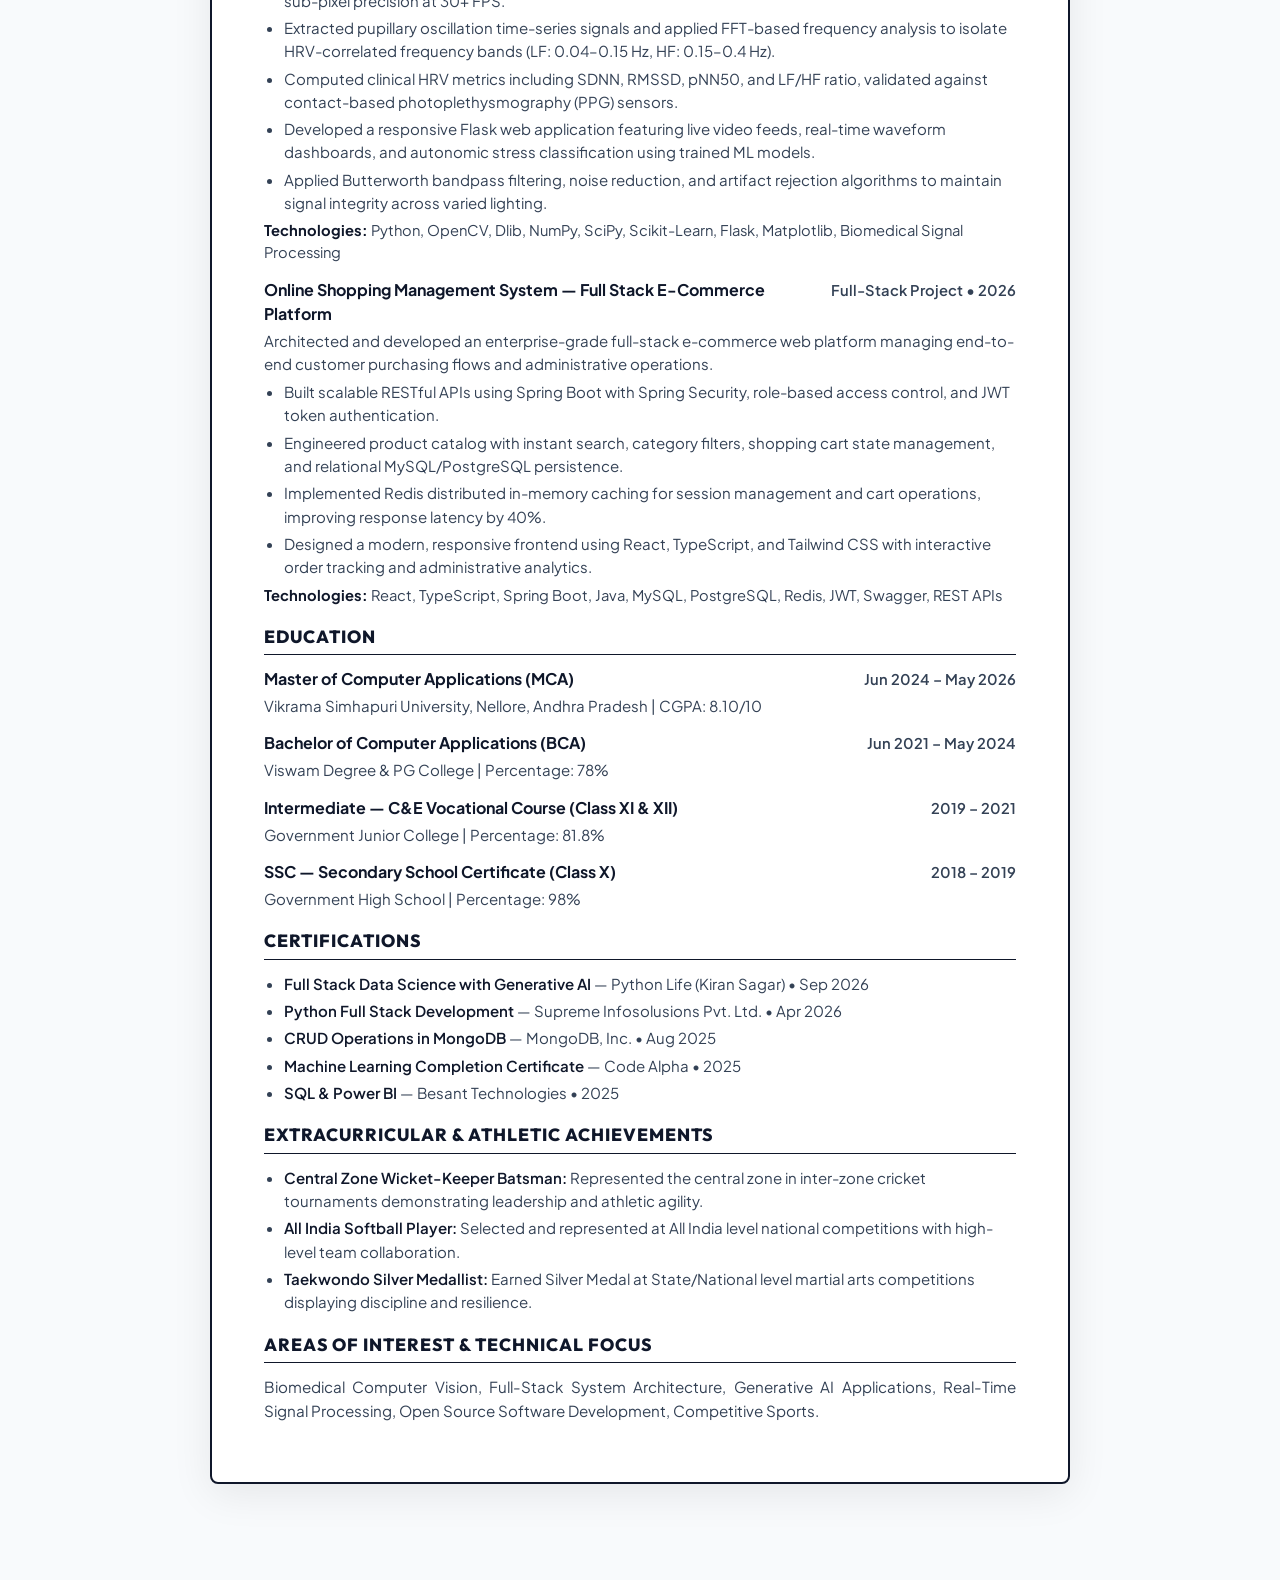
==== commit 4b0d9a81: "Place Commercial Client Web Applications under WORK EXPERIENCE and remove duplication" ====
--- a/resume.html
+++ b/resume.html
@@ -521,18 +521,22 @@
 
       <div class="item-block">
         <div class="item-header-row">
-          <strong>Freelance Web Developer — Self-Employed</strong>
-          <span>Jan 2026 – Present</span>
+          <strong>Commercial Client Web Applications — Production Deployments</strong>
+          <span>Client Solutions &bull; 2026</span>
         </div>
         <ul class="bullet-list">
-          <li>Delivered 3 production websites for commercial businesses, driving customer inquiries, bookings, and digital orders via custom responsive interfaces.</li>
-          <li>Engineered a commercial website for Manvitha Designers (Computer Embroidery Machines &amp; Spares) with catalog showcases, machine specs, and quotation requests.</li>
-          <li>Developed responsive websites for The Little Chapter (photography studio with 20+ set galleries &amp; booking) and Simply STONED (dessert shop with WhatsApp ordering).</li>
+          <li><strong>Manvitha Designers:</strong> Developed a commercial catalog and service platform for an authorized computer embroidery machine dealer with model specs, parts inventory, and online quotation requests.</li>
+          <li><strong>The Little Chapter:</strong> Designed an elegant photography studio website with themed portfolio galleries of 20+ studio sets, integrated WhatsApp booking, and Google Maps directions.</li>
+          <li><strong>Simply STONED:</strong> Built a responsive dessert shop website featuring a categorized digital menu with pricing, images, and one-tap direct WhatsApp ordering.</li>
         </ul>
-        <a href="https://indukurunaveenreddy.github.io/manvitha-designers/" target="_blank" rel="noopener noreferrer" class="item-sub-link">Manvitha Designers: indukurunaveenreddy.github.io/manvitha-designers</a> &nbsp;|&nbsp;
-        <a href="https://thelittlechapter.github.io/thelittlechapter/" target="_blank" rel="noopener noreferrer" class="item-sub-link">The Little Chapter</a> &nbsp;|&nbsp;
-        <a href="https://indukurunaveenreddy.github.io/simply-stoned/" target="_blank" rel="noopener noreferrer" class="item-sub-link">Simply STONED</a>
-        <div class="technologies-line"><strong>Technologies:</strong> HTML5, CSS3, JavaScript, Responsive Design, Git, GitHub Pages</div>
+        <div style="margin-top: 5px;">
+          <a href="https://indukurunaveenreddy.github.io/manvitha-designers/" target="_blank" rel="noopener noreferrer" class="item-sub-link">Manvitha Designers</a>
+          &nbsp;|&nbsp;
+          <a href="https://thelittlechapter.github.io/thelittlechapter/" target="_blank" rel="noopener noreferrer" class="item-sub-link">The Little Chapter</a>
+          &nbsp;|&nbsp;
+          <a href="https://indukurunaveenreddy.github.io/simply-stoned/" target="_blank" rel="noopener noreferrer" class="item-sub-link">Simply STONED</a>
+        </div>
+        <div class="technologies-line"><strong>Technologies:</strong> HTML5, CSS3, JavaScript, Responsive Web Design, Git, GitHub Pages</div>
       </div>
 
       <div class="item-block">
@@ -590,26 +594,6 @@
         </ul>
         <div class="technologies-line"><strong>Technologies:</strong> React, TypeScript, Spring Boot, Java, MySQL, PostgreSQL, Redis, JWT, Swagger, REST APIs</div>
       </div>
-
-      <div class="item-block">
-        <div class="item-header-row">
-          <strong>Commercial Client Web Applications — Production Deployments</strong>
-          <span>Client Solutions &bull; 2026</span>
-        </div>
-        <ul class="bullet-list">
-          <li><strong>Manvitha Designers:</strong> Developed a commercial catalog and service platform for an authorized computer embroidery machine dealer with model specs, parts inventory, and online quotation requests.</li>
-          <li><strong>The Little Chapter:</strong> Designed an elegant photography studio website with themed portfolio galleries of 20+ studio sets, integrated WhatsApp booking, and Google Maps directions.</li>
-          <li><strong>Simply STONED:</strong> Built a responsive dessert shop website featuring a categorized digital menu with pricing, images, and one-tap direct WhatsApp ordering.</li>
-        </ul>
-        <div style="margin-top: 5px;">
-          <a href="https://indukurunaveenreddy.github.io/manvitha-designers/" target="_blank" rel="noopener noreferrer" class="item-sub-link">Manvitha Designers</a>
-          &nbsp;|&nbsp;
-          <a href="https://thelittlechapter.github.io/thelittlechapter/" target="_blank" rel="noopener noreferrer" class="item-sub-link">The Little Chapter</a>
-          &nbsp;|&nbsp;
-          <a href="https://indukurunaveenreddy.github.io/simply-stoned/" target="_blank" rel="noopener noreferrer" class="item-sub-link">Simply STONED</a>
-        </div>
-        <div class="technologies-line"><strong>Technologies:</strong> HTML5, CSS3, JavaScript, Responsive Web Design, Git, GitHub Pages</div>
-      </div>
     </section>
 
     <!-- EDUCATION (Page 3 Start) -->
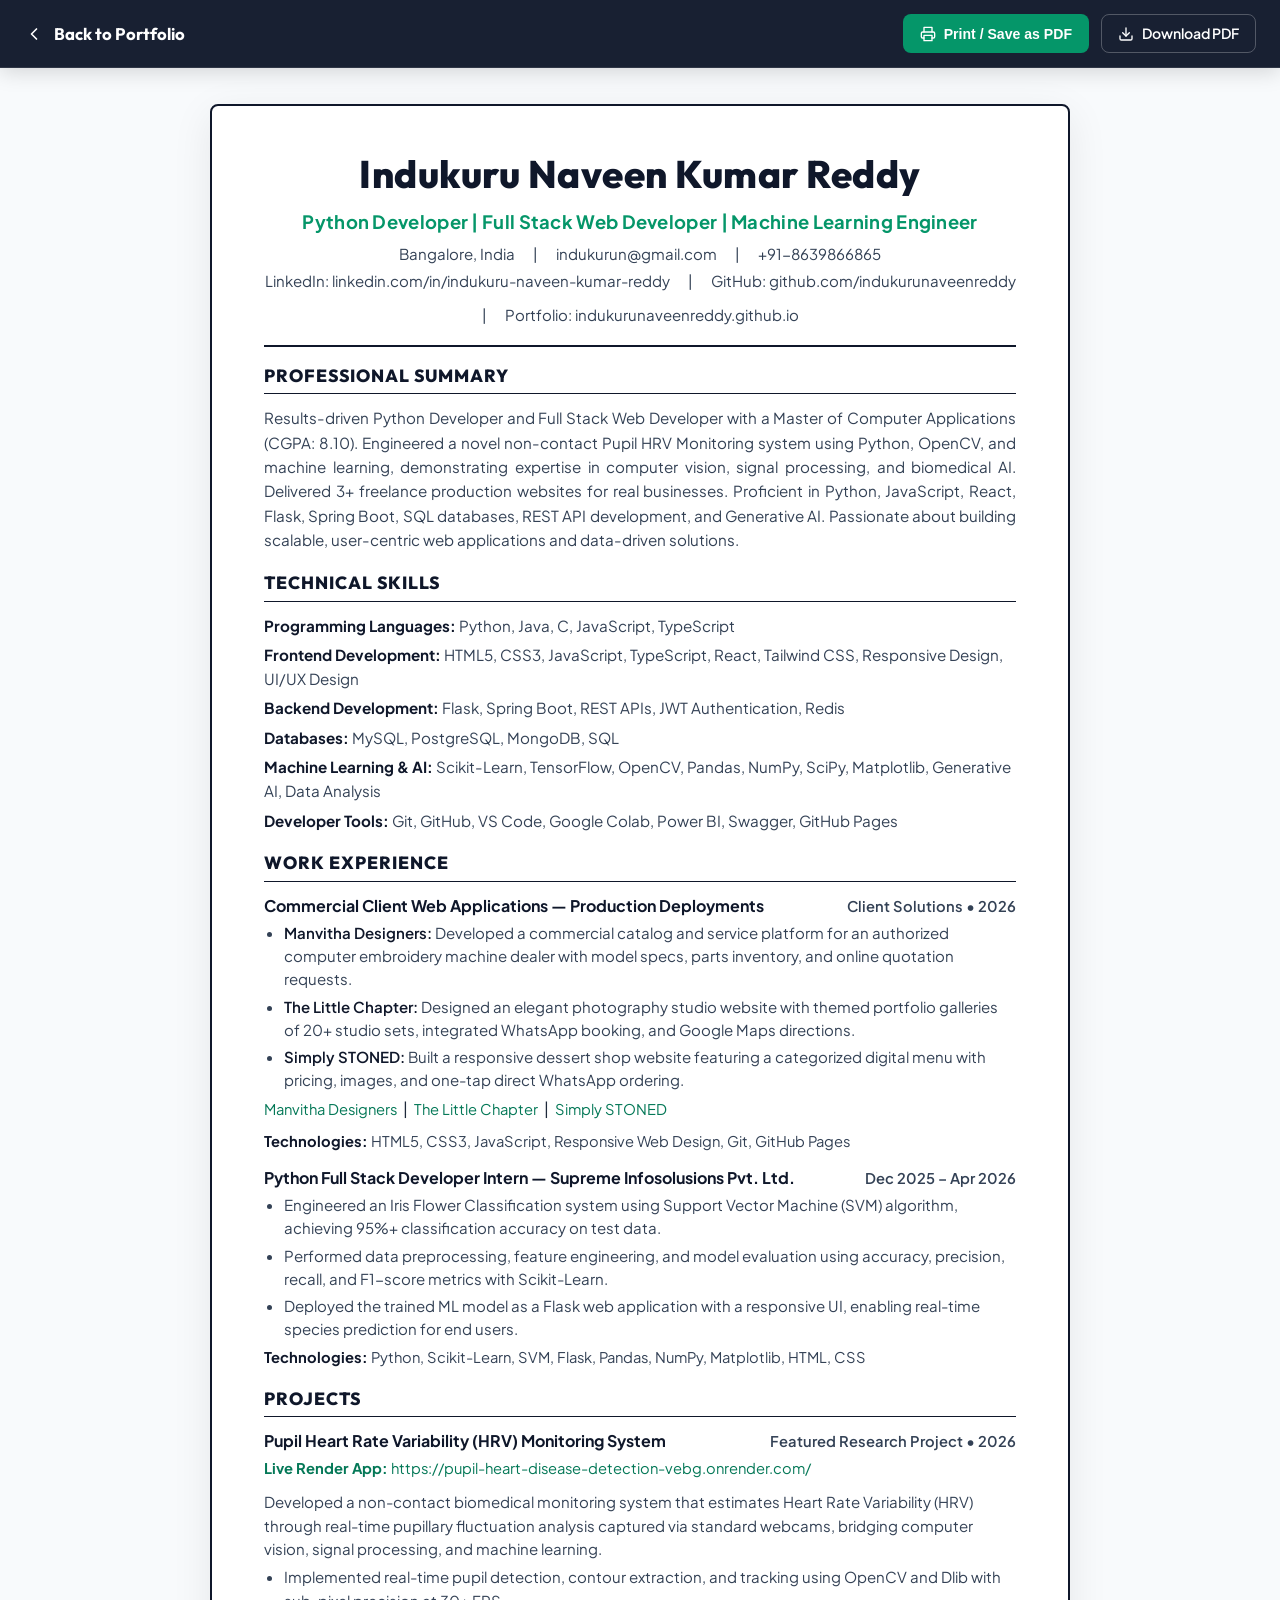
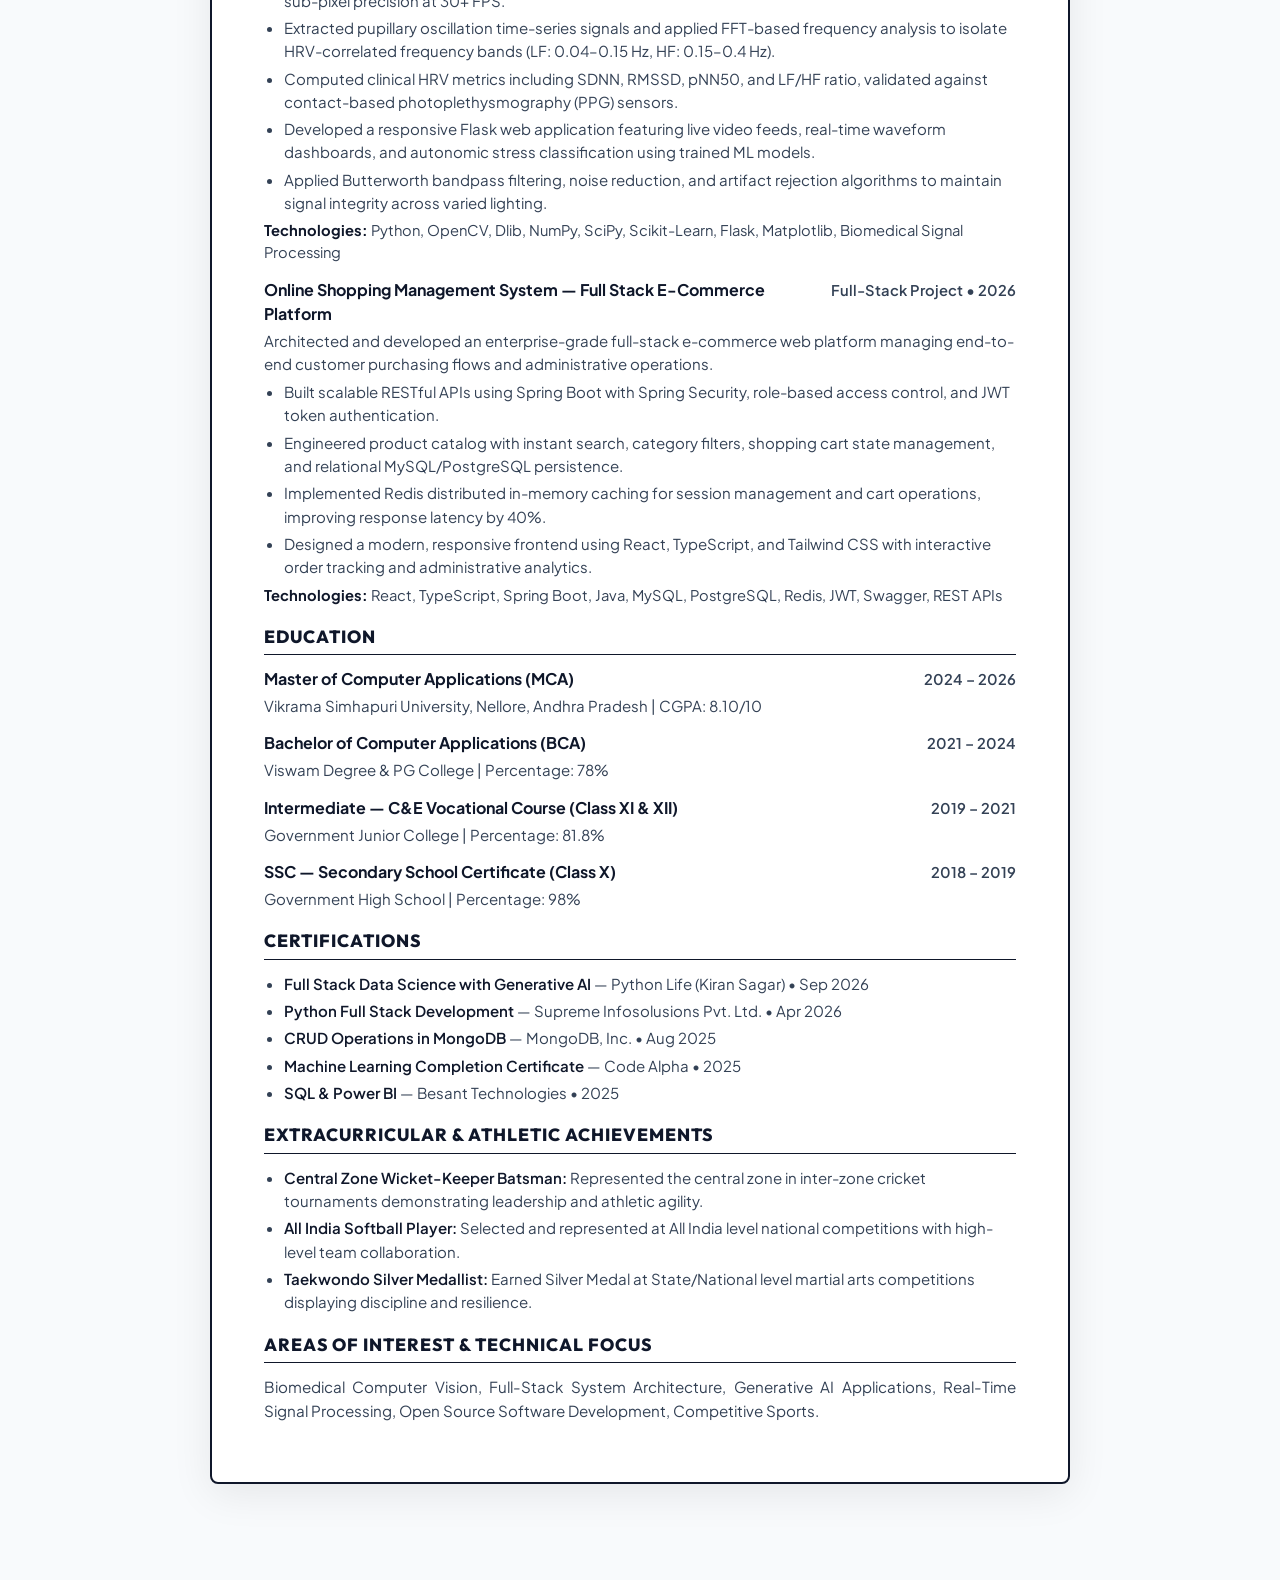
==== commit e4a6fa65: "Remove months from education: display MCA 2024–2026 and BCA 2021–2024 only" ====
--- a/resume.html
+++ b/resume.html
@@ -603,7 +603,7 @@
       <div class="item-block">
         <div class="item-header-row">
           <strong>Master of Computer Applications (MCA)</strong>
-          <span>Jun 2024 – May 2026</span>
+          <span>2024 – 2026</span>
         </div>
         <div class="item-sub-desc">Vikrama Simhapuri University, Nellore, Andhra Pradesh | CGPA: 8.10/10</div>
       </div>
@@ -611,7 +611,7 @@
       <div class="item-block">
         <div class="item-header-row">
           <strong>Bachelor of Computer Applications (BCA)</strong>
-          <span>Jun 2021 – May 2024</span>
+          <span>2021 – 2024</span>
         </div>
         <div class="item-sub-desc">Viswam Degree &amp; PG College | Percentage: 78%</div>
       </div>
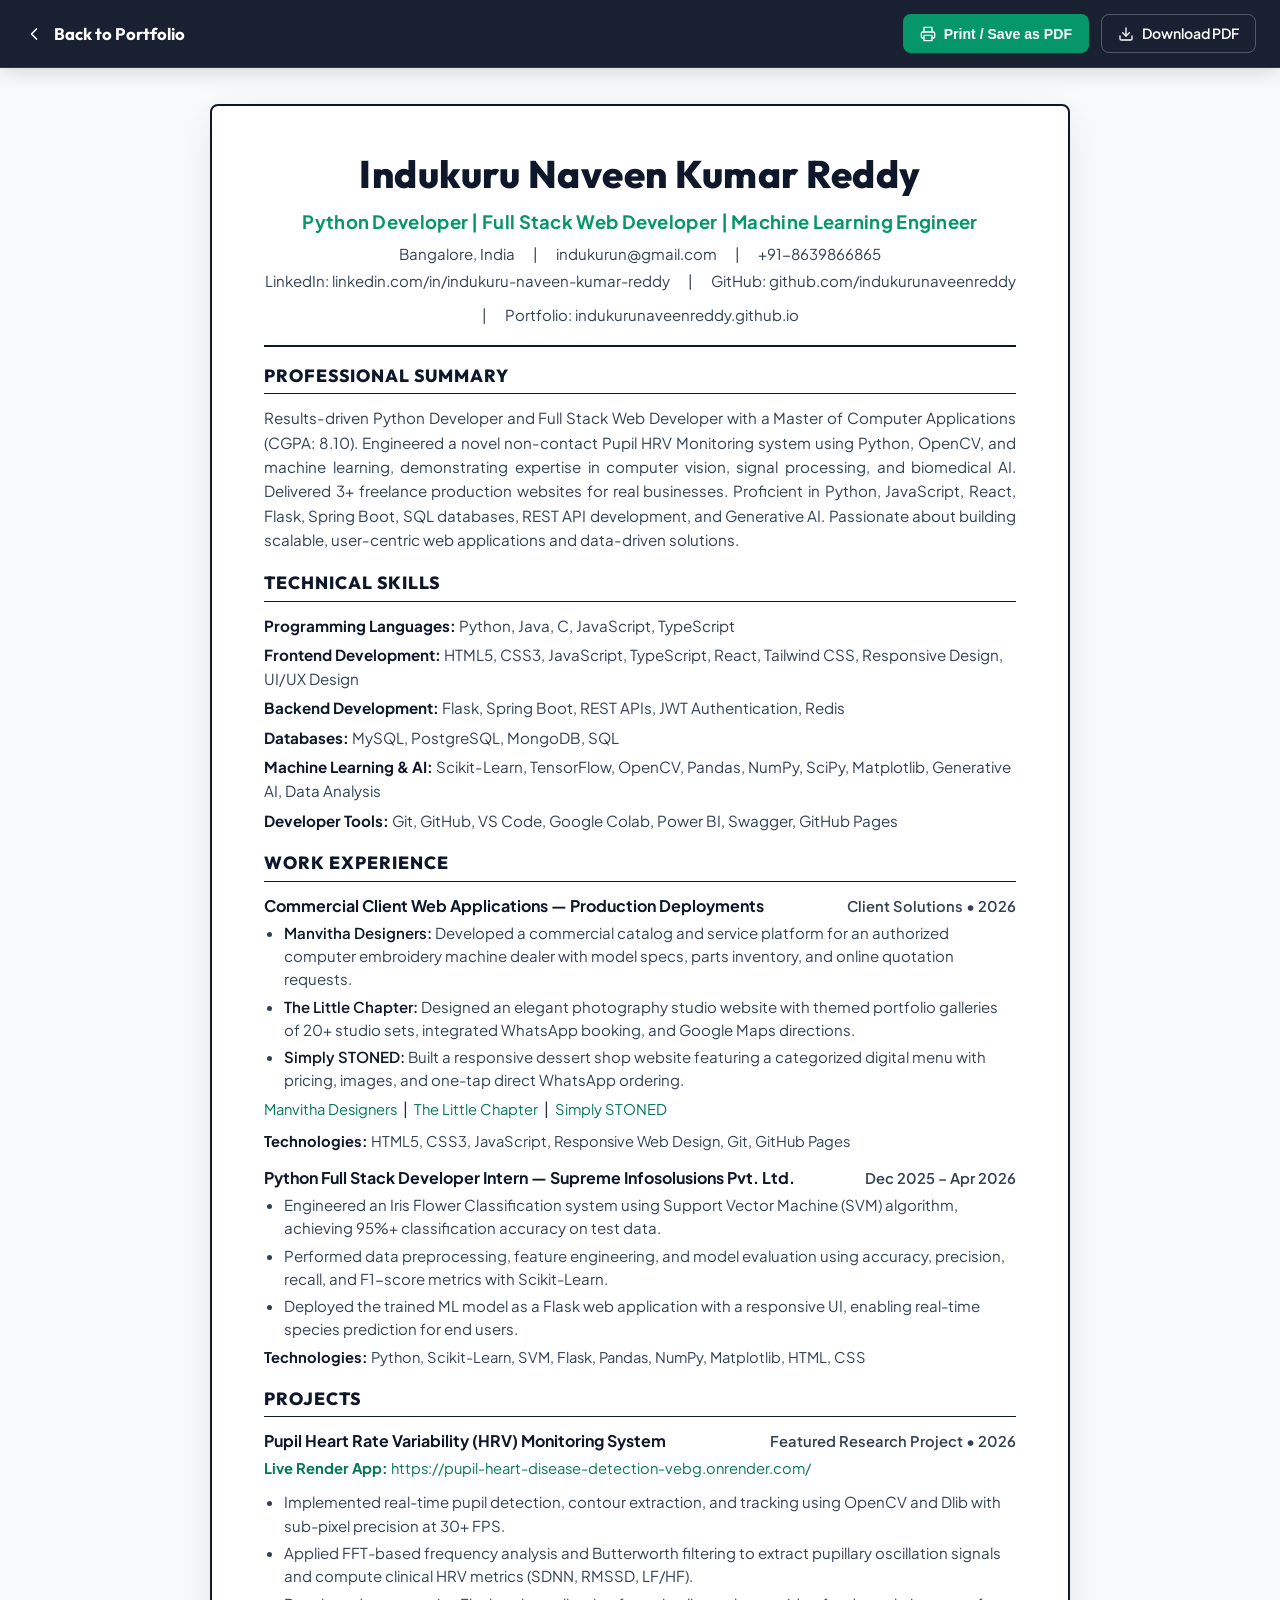
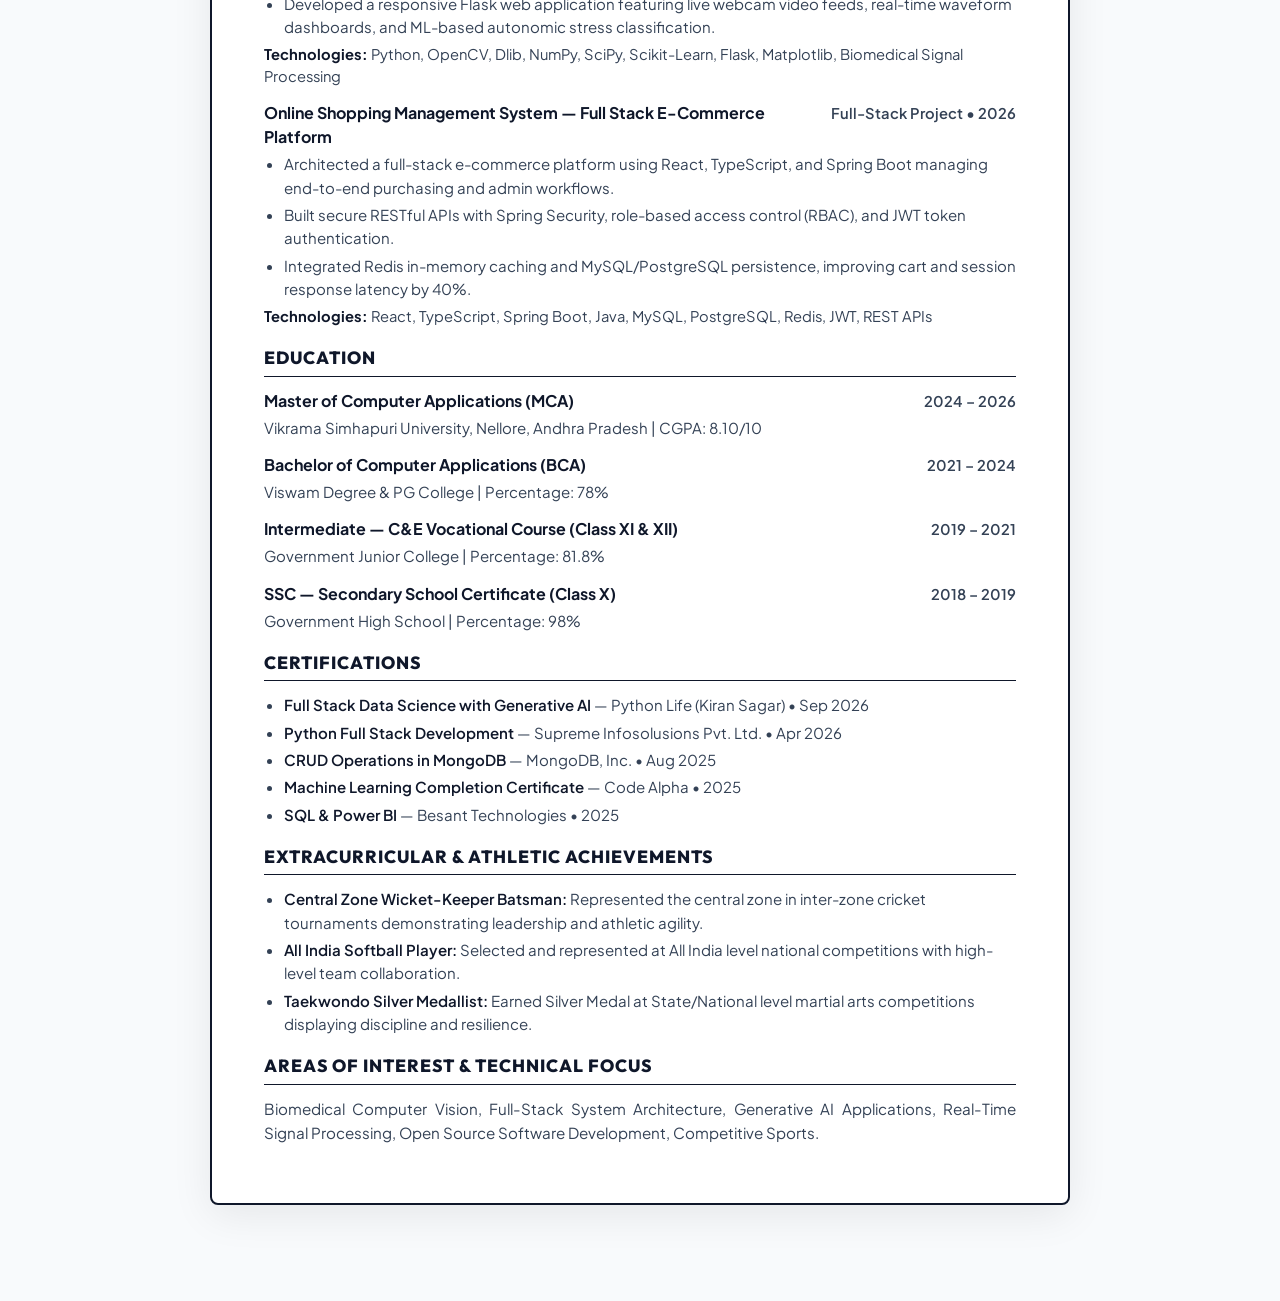
==== commit 746113e3: "Streamline PROJECTS to only important points with 3 high-impact bullets per project" ====
--- a/resume.html
+++ b/resume.html
@@ -565,15 +565,10 @@
         <div style="margin: 2px 0 6px;">
           <a href="https://pupil-heart-disease-detection-vebg.onrender.com/" target="_blank" rel="noopener noreferrer" class="item-sub-link"><strong>Live Render App:</strong> https://pupil-heart-disease-detection-vebg.onrender.com/</a>
         </div>
-        <p class="item-sub-desc">
-          Developed a non-contact biomedical monitoring system that estimates Heart Rate Variability (HRV) through real-time pupillary fluctuation analysis captured via standard webcams, bridging computer vision, signal processing, and machine learning.
-        </p>
         <ul class="bullet-list">
           <li>Implemented real-time pupil detection, contour extraction, and tracking using OpenCV and Dlib with sub-pixel precision at 30+ FPS.</li>
-          <li>Extracted pupillary oscillation time-series signals and applied FFT-based frequency analysis to isolate HRV-correlated frequency bands (LF: 0.04–0.15 Hz, HF: 0.15–0.4 Hz).</li>
-          <li>Computed clinical HRV metrics including SDNN, RMSSD, pNN50, and LF/HF ratio, validated against contact-based photoplethysmography (PPG) sensors.</li>
-          <li>Developed a responsive Flask web application featuring live video feeds, real-time waveform dashboards, and autonomic stress classification using trained ML models.</li>
-          <li>Applied Butterworth bandpass filtering, noise reduction, and artifact rejection algorithms to maintain signal integrity across varied lighting.</li>
+          <li>Applied FFT-based frequency analysis and Butterworth filtering to extract pupillary oscillation signals and compute clinical HRV metrics (SDNN, RMSSD, LF/HF).</li>
+          <li>Developed a responsive Flask web application featuring live webcam video feeds, real-time waveform dashboards, and ML-based autonomic stress classification.</li>
         </ul>
         <div class="technologies-line"><strong>Technologies:</strong> Python, OpenCV, Dlib, NumPy, SciPy, Scikit-Learn, Flask, Matplotlib, Biomedical Signal Processing</div>
       </div>
@@ -583,16 +578,12 @@
           <strong>Online Shopping Management System — Full Stack E-Commerce Platform</strong>
           <span>Full-Stack Project &bull; 2026</span>
         </div>
-        <p class="item-sub-desc">
-          Architected and developed an enterprise-grade full-stack e-commerce web platform managing end-to-end customer purchasing flows and administrative operations.
-        </p>
         <ul class="bullet-list">
-          <li>Built scalable RESTful APIs using Spring Boot with Spring Security, role-based access control, and JWT token authentication.</li>
-          <li>Engineered product catalog with instant search, category filters, shopping cart state management, and relational MySQL/PostgreSQL persistence.</li>
-          <li>Implemented Redis distributed in-memory caching for session management and cart operations, improving response latency by 40%.</li>
-          <li>Designed a modern, responsive frontend using React, TypeScript, and Tailwind CSS with interactive order tracking and administrative analytics.</li>
+          <li>Architected a full-stack e-commerce platform using React, TypeScript, and Spring Boot managing end-to-end purchasing and admin workflows.</li>
+          <li>Built secure RESTful APIs with Spring Security, role-based access control (RBAC), and JWT token authentication.</li>
+          <li>Integrated Redis in-memory caching and MySQL/PostgreSQL persistence, improving cart and session response latency by 40%.</li>
         </ul>
-        <div class="technologies-line"><strong>Technologies:</strong> React, TypeScript, Spring Boot, Java, MySQL, PostgreSQL, Redis, JWT, Swagger, REST APIs</div>
+        <div class="technologies-line"><strong>Technologies:</strong> React, TypeScript, Spring Boot, Java, MySQL, PostgreSQL, Redis, JWT, REST APIs</div>
       </div>
     </section>
 
